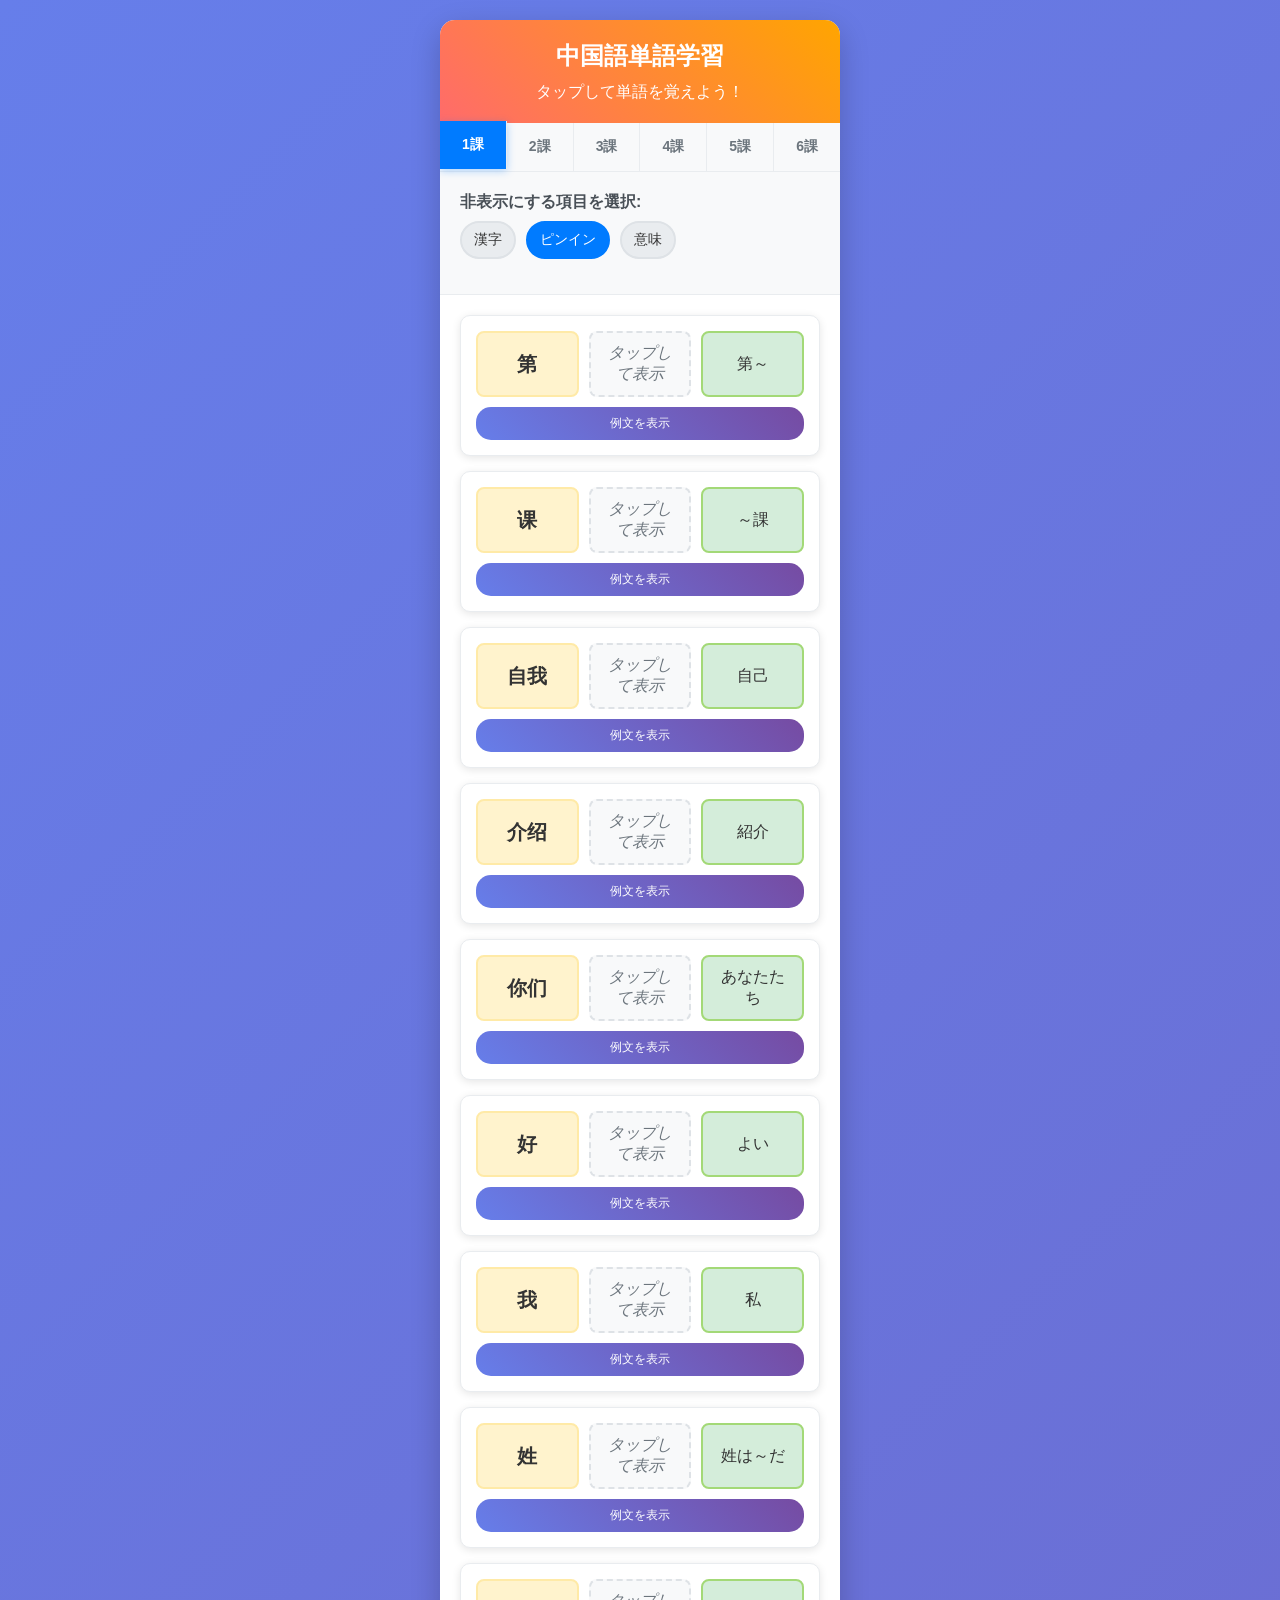
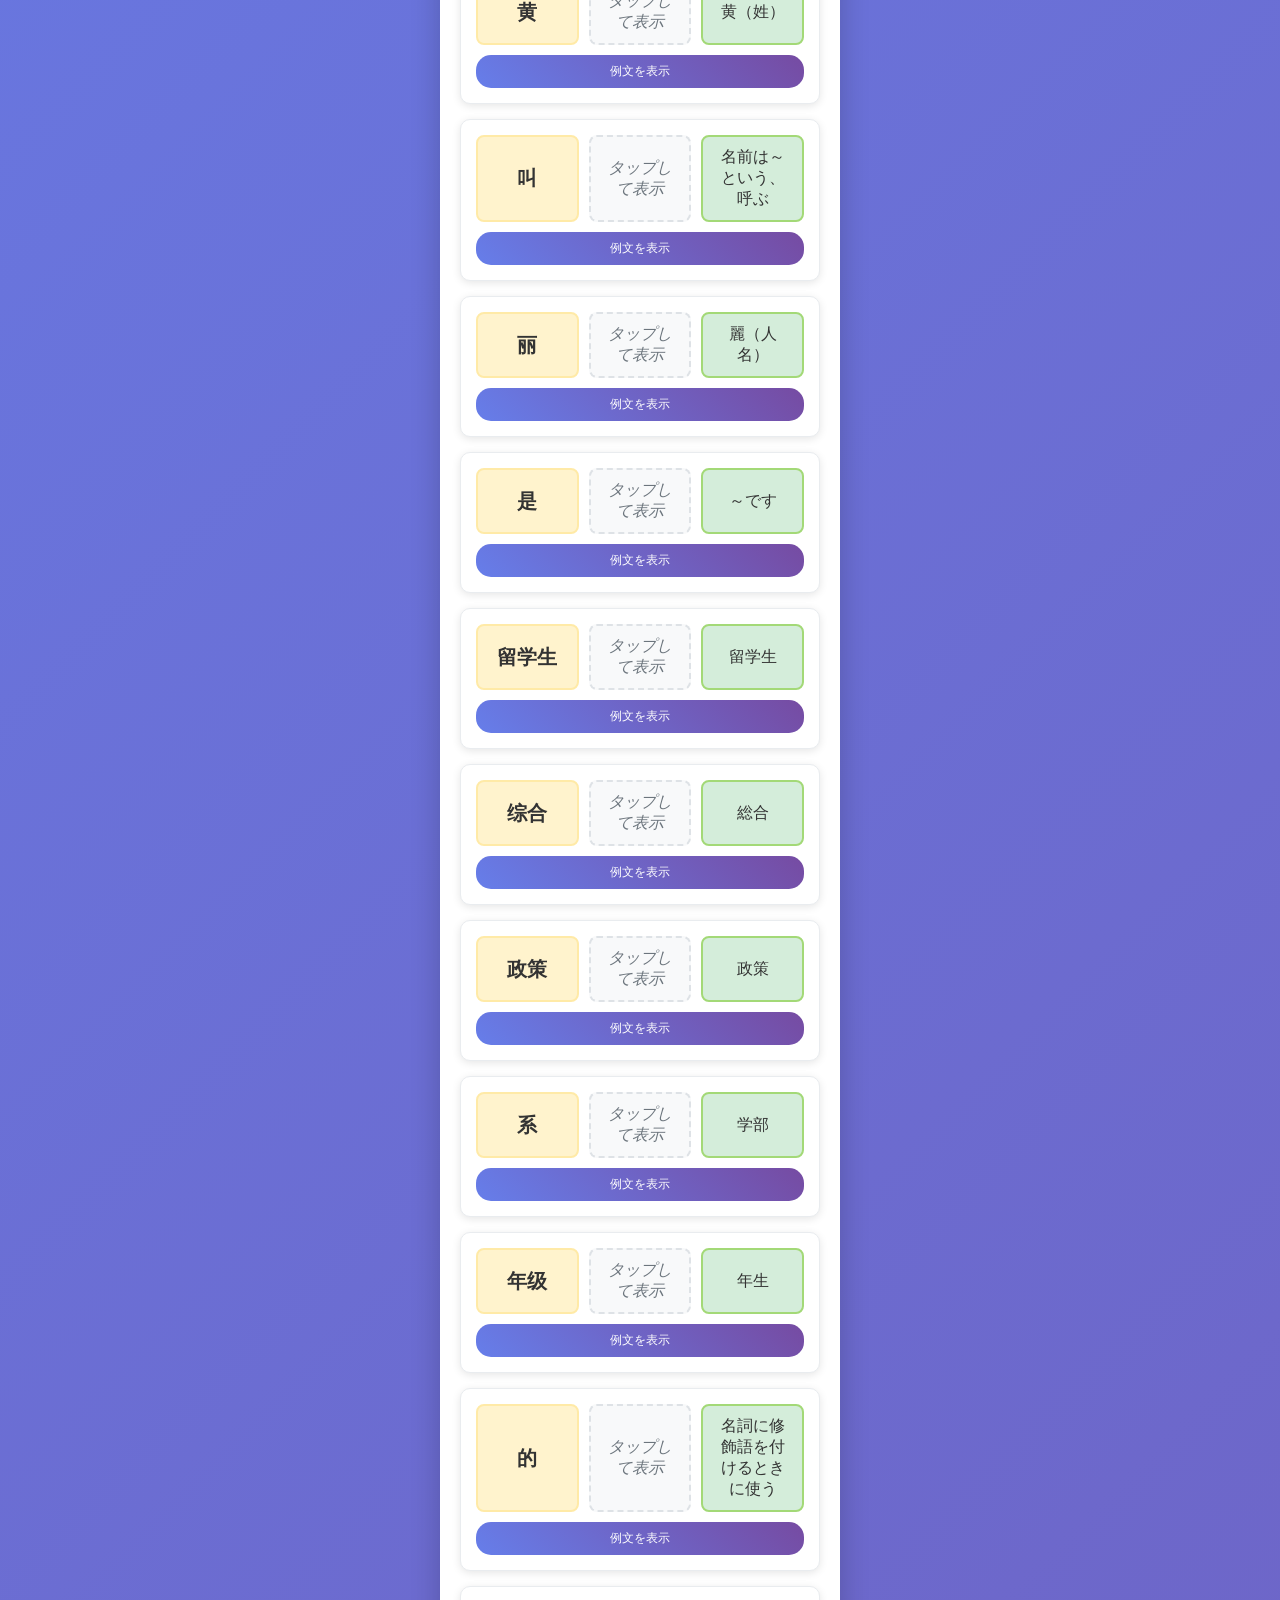
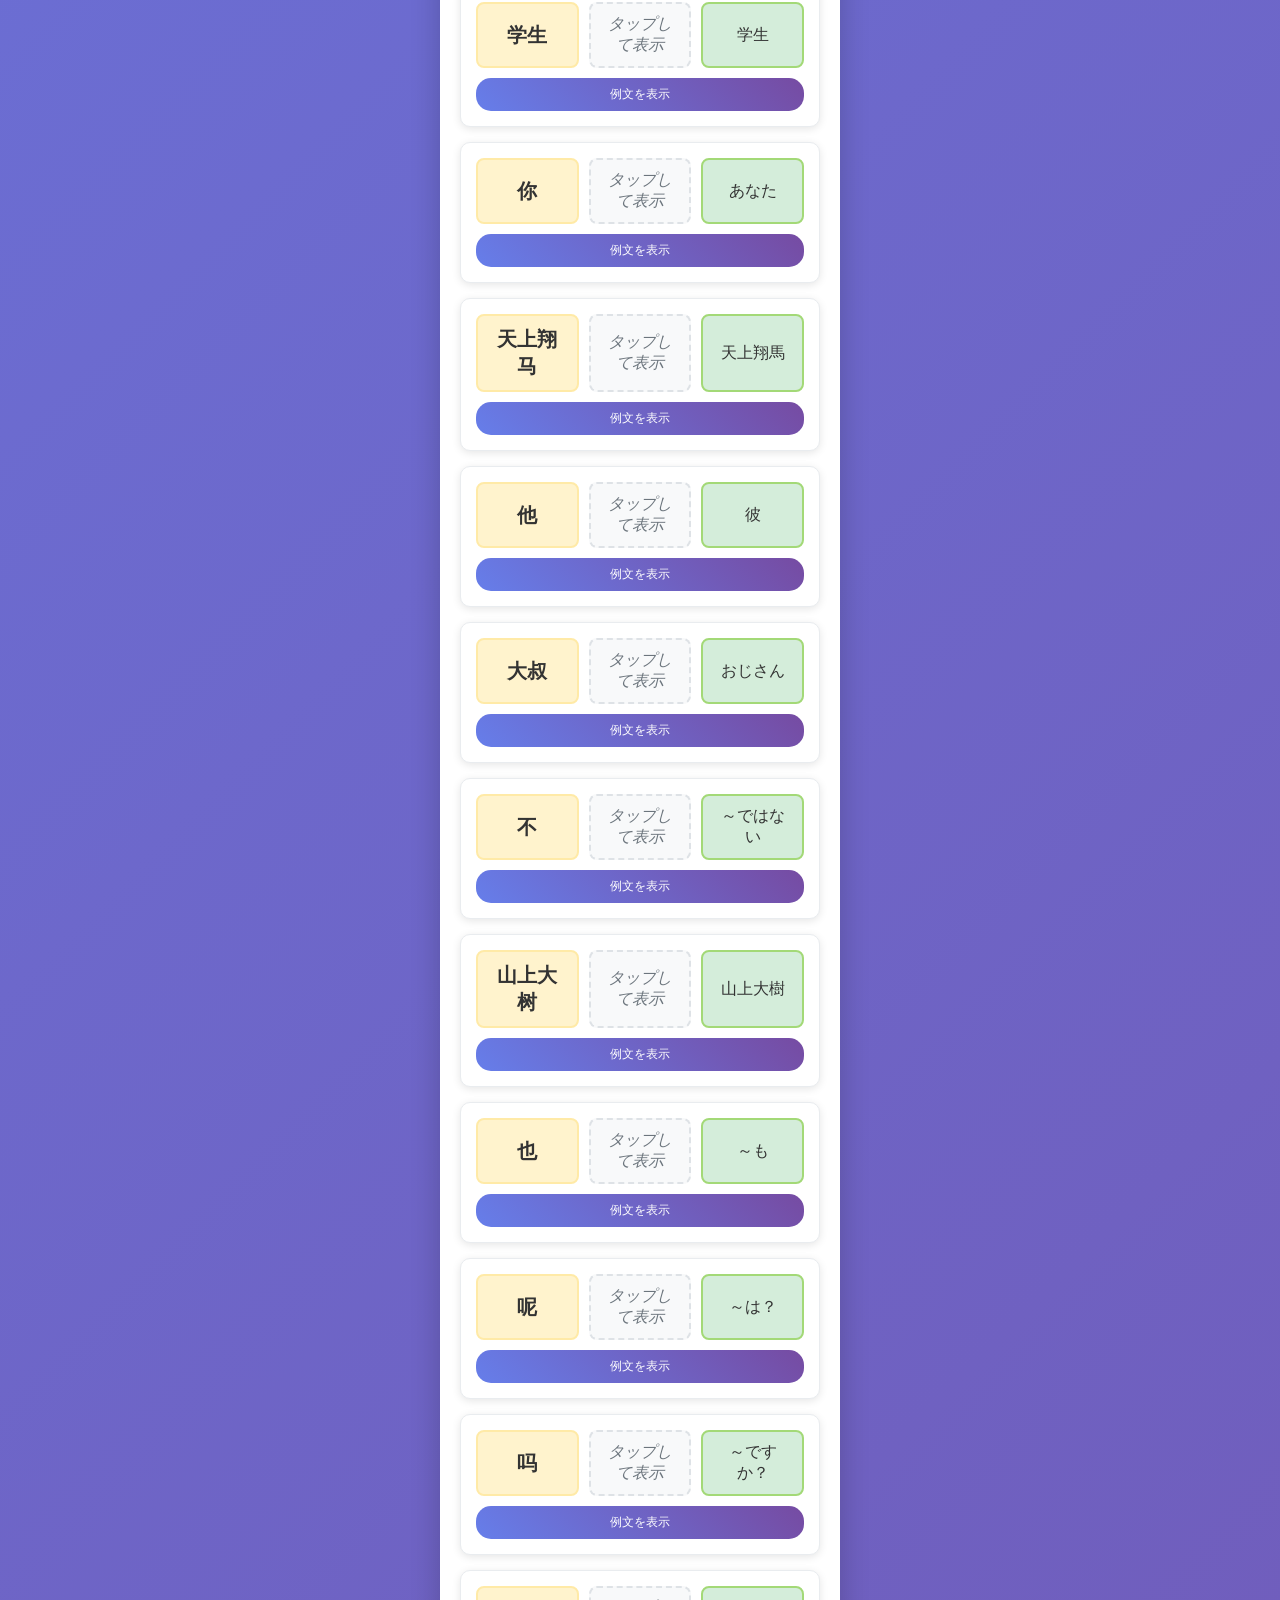
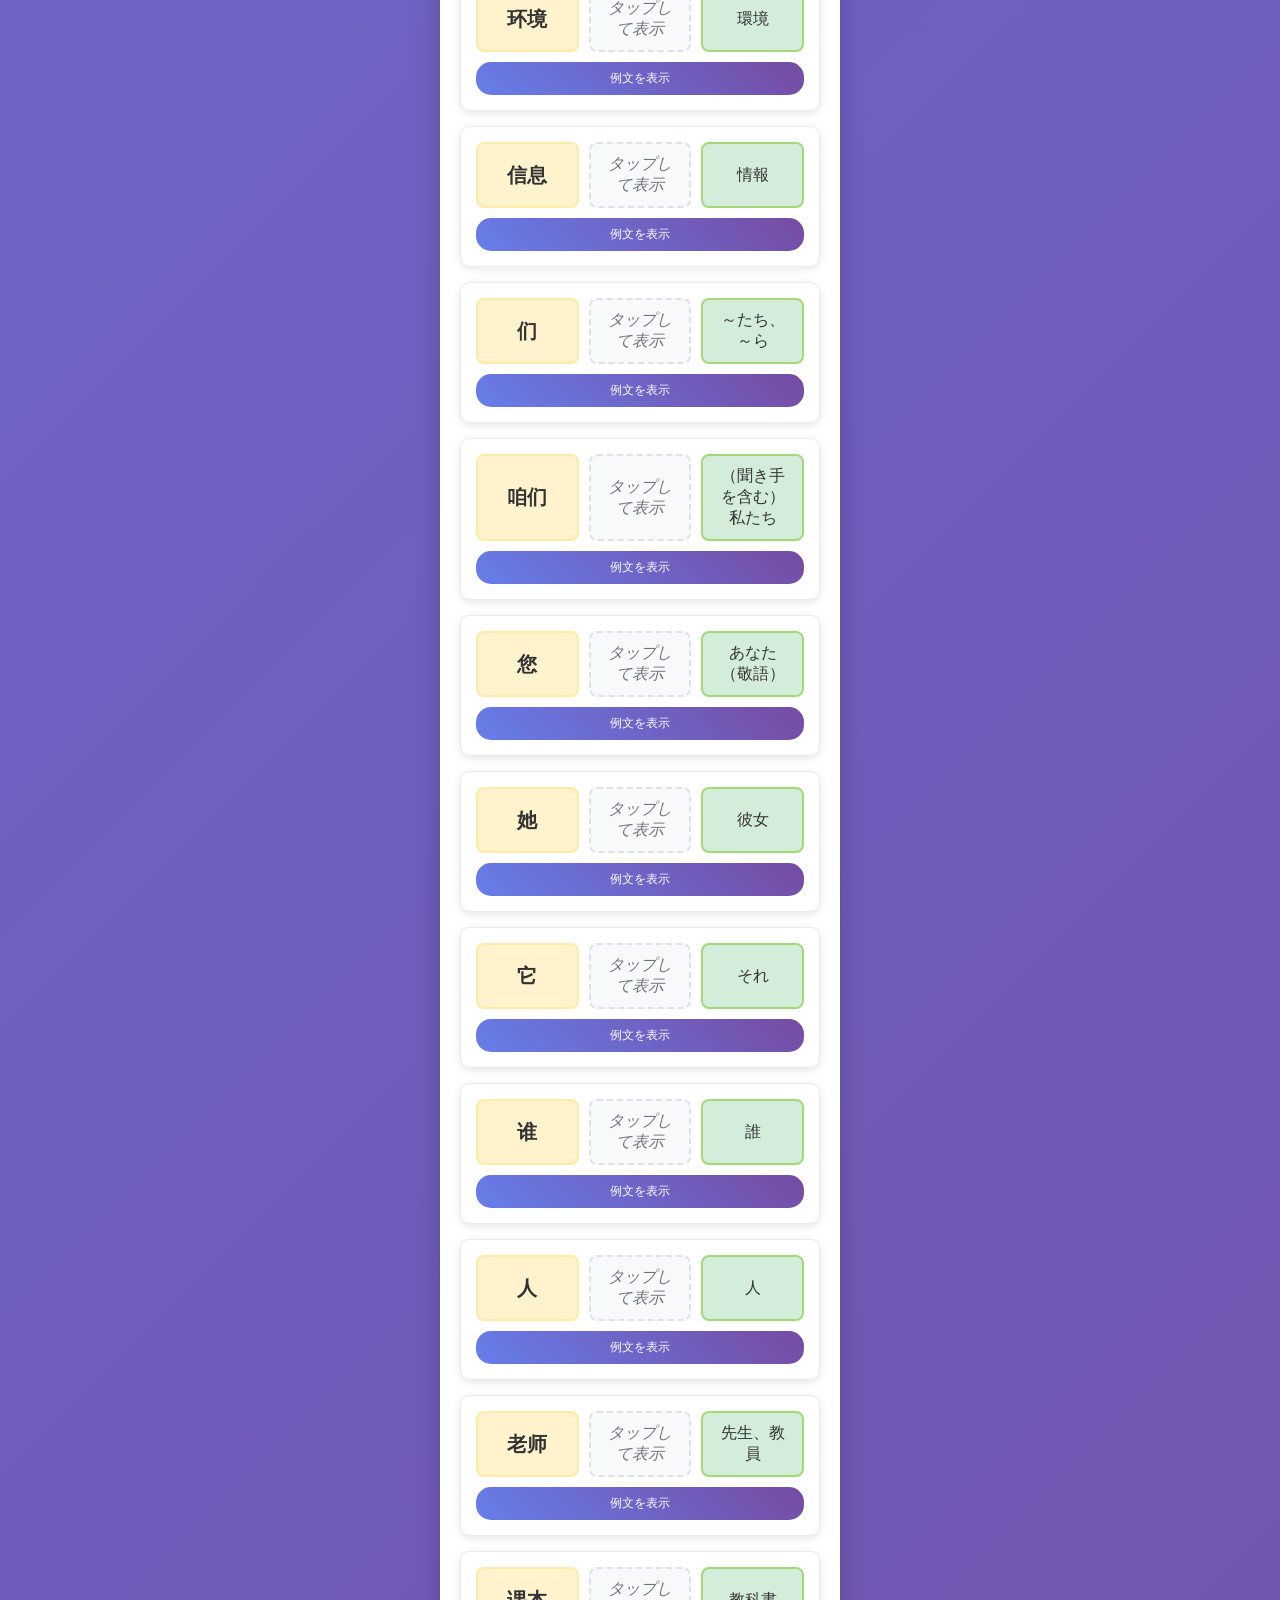
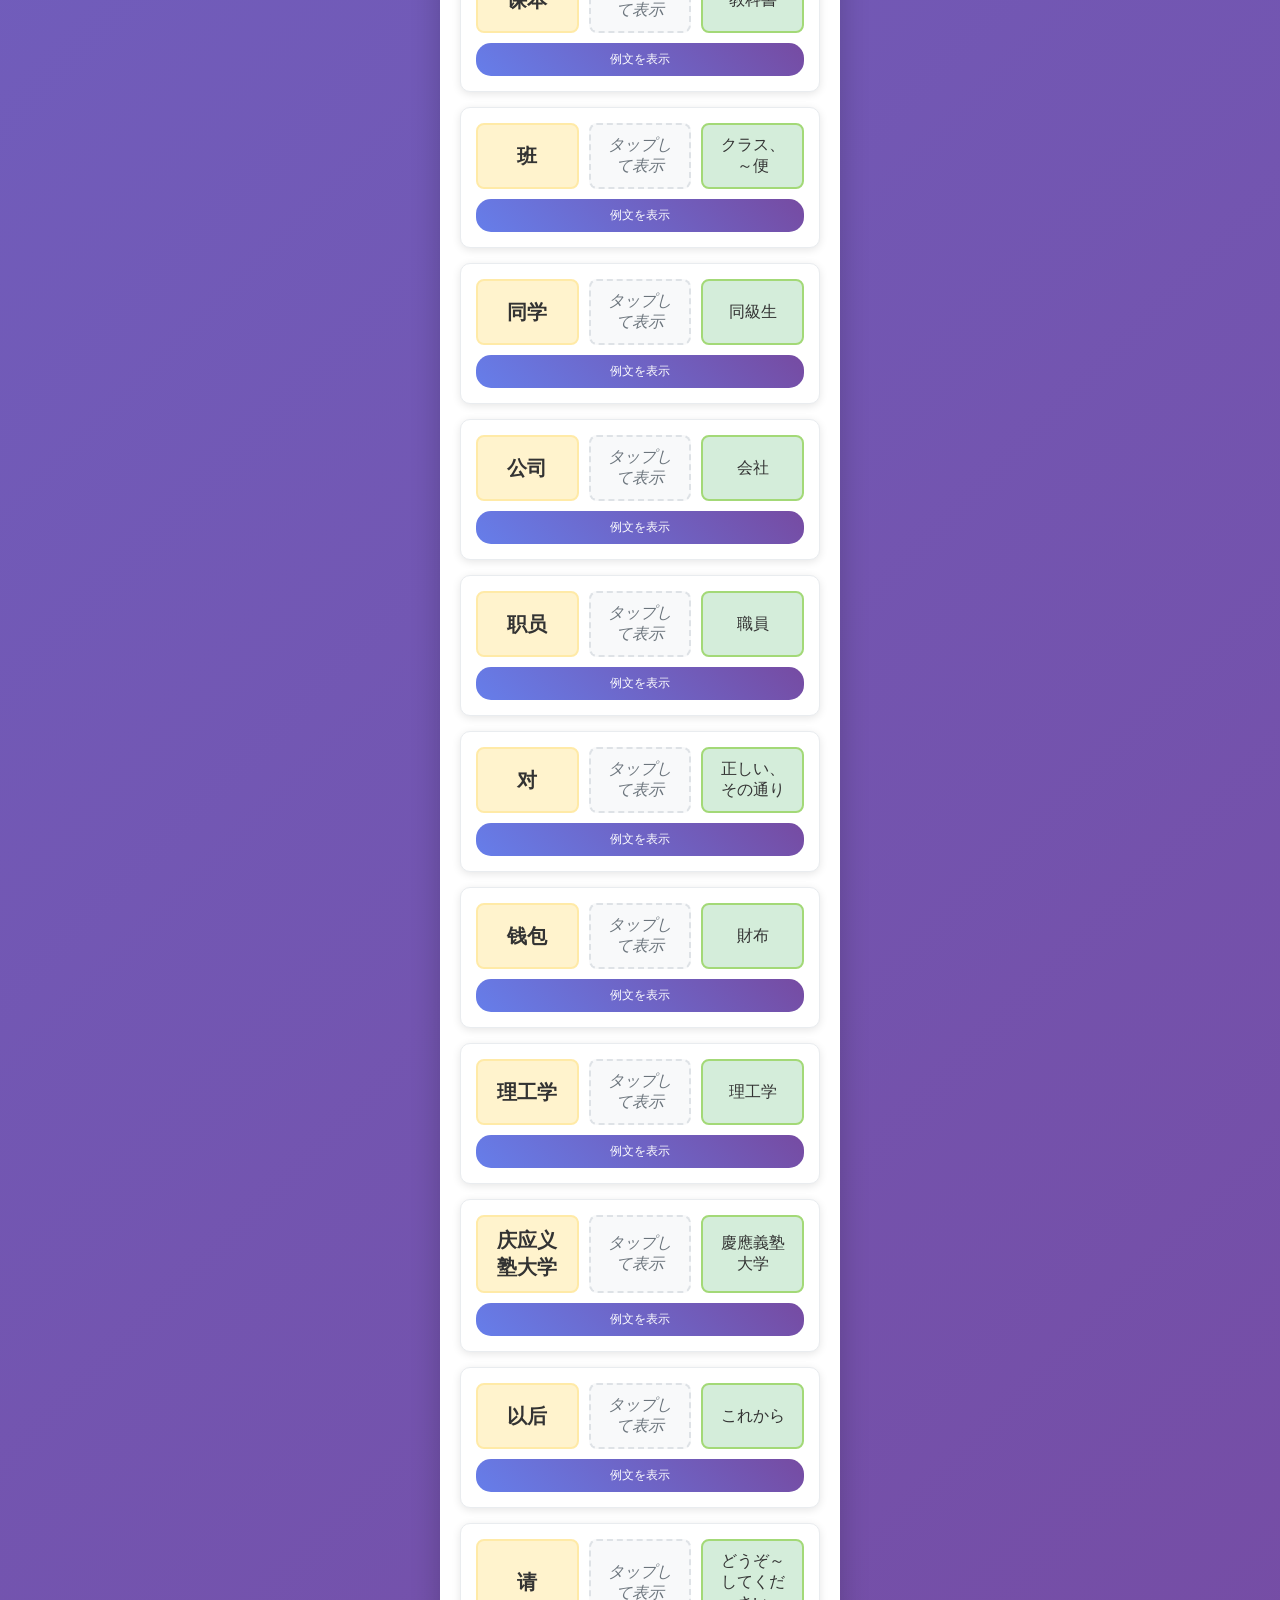
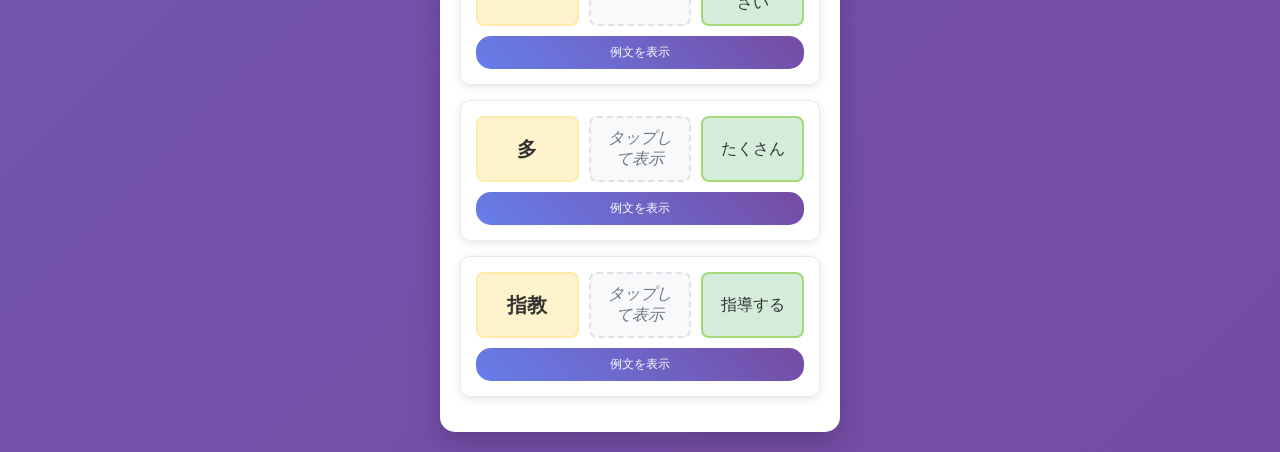
==== vocab2/index.html @ 7ef43558 "Rename intensive1 shengci.html to index.html" ====
<!DOCTYPE html>
<html lang="ja">
<head>
    <meta charset="UTF-8">
    <meta name="viewport" content="width=device-width, initial-scale=1.0">
    <title>中国語単語学習</title>
    <style>
        * {
            margin: 0;
            padding: 0;
            box-sizing: border-box;
        }

        body {
            font-family: 'Helvetica Neue', Arial, sans-serif;
            background: linear-gradient(135deg, #667eea 0%, #764ba2 100%);
            min-height: 100vh;
            padding: 20px;
            color: #333;
        }

        .container {
            max-width: 400px;
            margin: 0 auto;
            background: white;
            border-radius: 15px;
            box-shadow: 0 10px 30px rgba(0,0,0,0.2);
            overflow: hidden;
        }

        .header {
            background: linear-gradient(45deg, #ff6b6b, #ffa500);
            color: white;
            padding: 20px;
            text-align: center;
        }

        .header h1 {
            font-size: 24px;
            margin-bottom: 10px;
        }

        .lesson-tabs {
            display: flex;
            background: #f8f9fa;
            border-bottom: 1px solid #e9ecef;
        }

        .lesson-tab {
            flex: 1;
            padding: 15px 10px;
            background: #f8f9fa;
            border: none;
            cursor: pointer;
            font-size: 14px;
            font-weight: 600;
            color: #6c757d;
            transition: all 0.3s ease;
            border-right: 1px solid #e9ecef;
        }

        .lesson-tab:last-child {
            border-right: none;
        }

        .lesson-tab.active {
            background: #007bff;
            color: white;
            transform: translateY(-2px);
            box-shadow: 0 2px 8px rgba(0,123,255,0.3);
        }

        .lesson-tab:hover:not(.active) {
            background: #e9ecef;
        }

        .controls {
            padding: 20px;
            background: #f8f9fa;
            border-bottom: 1px solid #e9ecef;
        }

        .control-group {
            margin-bottom: 15px;
        }

        .control-group label {
            display: block;
            margin-bottom: 8px;
            font-weight: 600;
            color: #495057;
        }

        .hide-options {
            display: flex;
            gap: 10px;
            flex-wrap: wrap;
        }

        .hide-option {
            background: #e9ecef;
            border: 2px solid #dee2e6;
            padding: 8px 12px;
            border-radius: 20px;
            cursor: pointer;
            transition: all 0.3s ease;
            font-size: 14px;
        }

        .hide-option.active {
            background: #007bff;
            color: white;
            border-color: #007bff;
        }



        .word-list {
            padding: 20px;
        }

        .word-item {
            background: #ffffff;
            border: 1px solid #e9ecef;
            border-radius: 10px;
            margin-bottom: 15px;
            padding: 15px;
            box-shadow: 0 2px 8px rgba(0,0,0,0.1);
            transition: transform 0.2s ease;
        }

        .word-item:hover {
            transform: translateY(-2px);
            box-shadow: 0 4px 15px rgba(0,0,0,0.15);
        }

        .word-content {
            display: grid;
            grid-template-columns: 1fr 1fr 1fr;
            gap: 10px;
            margin-bottom: 10px;
        }

        .word-field {
            text-align: center;
            padding: 10px;
            border-radius: 8px;
            min-height: 50px;
            display: flex;
            align-items: center;
            justify-content: center;
            cursor: pointer;
            transition: all 0.3s ease;
        }

        .word-field.chinese {
            background: #fff3cd;
            border: 2px solid #ffeaa7;
            font-size: 20px;
            font-weight: bold;
        }

        .word-field.pinyin {
            background: #d1ecf1;
            border: 2px solid #a6d8e6;
            font-style: italic;
        }

        .word-field.meaning {
            background: #d4edda;
            border: 2px solid #a3d977;
        }

        .word-field.hidden {
            background: #f8f9fa;
            border: 2px dashed #dee2e6;
            color: #6c757d;
        }

        .word-field.hidden:hover {
            background: #e9ecef;
        }

        .example-btn {
            background: linear-gradient(45deg, #667eea, #764ba2);
            color: white;
            border: none;
            padding: 8px 15px;
            border-radius: 15px;
            cursor: pointer;
            font-size: 12px;
            transition: transform 0.2s ease;
            width: 100%;
        }

        .example-btn:hover {
            transform: scale(1.05);
        }

        .example-text {
            margin-top: 10px;
            padding: 10px;
            background: #f8f9fa;
            border-left: 4px solid #007bff;
            border-radius: 5px;
            font-size: 14px;
            line-height: 1.6;
        }

        .example-text.hidden {
            display: none;
        }

        .example-chinese {
            color: #d63384;
            font-weight: bold;
        }

        .example-translation {
            color: #6c757d;
            margin-top: 5px;
        }

        @media (max-width: 480px) {
            .lesson-tabs {
                flex-wrap: wrap;
            }
            
            .lesson-tab {
                font-size: 12px;
                padding: 10px 5px;
            }
            
            .word-content {
                grid-template-columns: 1fr;
                gap: 8px;
            }
            
            .word-field {
                min-height: 40px;
                font-size: 14px;
            }
            
            .word-field.chinese {
                font-size: 18px;
            }
        }
    </style>
</head>
<body>
    <div class="container">
        <div class="header">
            <h1>中国語単語学習</h1>
            <p>タップして単語を覚えよう！</p>
        </div>

        <div class="lesson-tabs">
            <button class="lesson-tab active" data-lesson="1">1課</button>
            <button class="lesson-tab" data-lesson="2">2課</button>
            <button class="lesson-tab" data-lesson="3">3課</button>
            <button class="lesson-tab" data-lesson="4">4課</button>
            <button class="lesson-tab" data-lesson="5">5課</button>
            <button class="lesson-tab" data-lesson="6">6課</button>
        </div>



        <div class="controls">
            <div class="control-group">
                <label>非表示にする項目を選択:</label>
                <div class="hide-options">
                    <div class="hide-option" data-field="chinese">漢字</div>
                    <div class="hide-option active" data-field="pinyin">ピンイン</div>
                    <div class="hide-option" data-field="meaning">意味</div>
                </div>
            </div>
        </div>

        <div class="word-list" id="wordList">
            <!-- 単語がここに表示されます -->
        </div>
    </div>

    <script>
        // 単語データ（配列形式：[漢字, ピンイン, 意味, 例文中国語, 例文日本語]）
        const lessons = {
            1:[
                ["第", "dì", "第～", "这是第一课。", "これは第一課です。"],
                ["课", "kè", "～課", "今天我们学习第一课。", "今日私たちは第一課を学習します。"],
                ["自我", "zìwǒ", "自己", "自我介绍很重要。", "自己紹介は重要です。"],
                ["介绍", "jièshào", "紹介", "请允许我介绍一下。", "紹介させてください。"],
                ["你们", "nǐmen", "あなたたち", "你们好吗？", "あなたたちは元気ですか？"],
                ["好", "hǎo", "よい", "今天天气很好。", "今日は天気がよいです。"],
                ["我", "wǒ", "私", "我是学生。", "私は学生です。"],
                ["姓", "xìng", "姓は～だ", "我姓黄。", "私の姓は黄です。"],
                ["黄", "Huáng", "黄（姓）", "黄老师很好。", "黄先生はとてもよい方です。"],
                ["叫", "jiào", "名前は～という、呼ぶ", "我叫丽。", "私の名前は麗といいます。"],
                ["丽", "Lì", "麗（人名）", "丽是我的名字。", "麗は私の名前です。"],
                ["是", "shì", "～です", "我是留学生。", "私は留学生です。"],
                ["留学生", "liúxuéshēng", "留学生", "他是留学生。", "彼は留学生です。"],
                ["综合", "zōnghé", "総合", "综合政策很重要。", "総合政策は重要です。"],
                ["政策", "zhèngcè", "政策", "政策很复杂。", "政策は複雑です。"],
                ["系", "xì", "学部", "我在政策系。", "私は政策学部にいます。"],
                ["年级", "niánjí", "年生", "我是一年级学生。", "私は一年生です。"],
                ["的", "de", "名詞に修飾語を付けるときに使う", "我的书。", "私の本。"],
                ["学生", "xuésheng", "学生", "学生要努力学习。", "学生は一生懸命勉強しなければなりません。"],
                ["你", "nǐ", "あなた", "你好吗？", "あなたは元気ですか？"],
                ["天上翔马", "Tiānshàng Xiángmǎ", "天上翔馬", "天上翔马是我的名字。", "天上翔馬は私の名前です。"],
                ["他", "tā", "彼", "他是老师。", "彼は先生です。"],
                ["大叔", "dàshū", "おじさん", "那个大叔很好。", "あのおじさんはとてもよい方です。"],
                ["不", "bù", "～ではない", "我不是老师。", "私は先生ではありません。"],
                ["山上大树", "Shānshàng Dàshù", "山上大樹", "山上大树是学生。", "山上大樹は学生です。"],
                ["也", "yě", "～も", "我也是学生。", "私も学生です。"],
                ["呢", "ne", "～は？", "你呢？", "あなたは？"],
                ["吗", "ma", "～ですか？", "你好吗？", "あなたは元気ですか？"],
                ["环境", "huánjìng", "環境", "环境很重要。", "環境は重要です。"],
                ["信息", "xìnxī", "情報", "这是重要信息。", "これは重要な情報です。"],
                ["们", "men", "～たち、～ら", "学生们很努力。", "学生たちは一生懸命です。"],
                ["咱们", "zánmen", "（聞き手を含む）私たち", "咱们一起学习。", "私たちは一緒に勉強しましょう。"],
                ["您", "nín", "あなた（敬語）", "您好。", "こんにちは（敬語）。"],
                ["她", "tā", "彼女", "她是老师。", "彼女は先生です。"],
                ["它", "tā", "それ", "它很重要。", "それは重要です。"],
                ["谁", "shéi", "誰", "谁是老师？", "誰が先生ですか？"],
                ["人", "rén", "人", "好人很多。", "よい人がたくさんいます。"],
                ["老师", "lǎoshī", "先生、教員", "老师很好。", "先生はとてもよい方です。"],
                ["课本", "kèběn", "教科書", "课本在桌子上。", "教科書は机の上にあります。"],
                ["班", "bān", "クラス、～便", "我们班很好。", "私たちのクラスはとてもよいです。"],
                ["同学", "tóngxué", "同級生", "同学们很友好。", "同級生たちはとても親切です。"],
                ["公司", "gōngsī", "会社", "公司很大。", "会社は大きいです。"],
                ["职员", "zhíyuán", "職員", "职员很忙。", "職員は忙しいです。"],
                ["对", "duì", "正しい、その通り", "对，你说得对。", "そうです、あなたの言うとおりです。"],
                ["钱包", "qiánbāo", "財布", "钱包在哪里？", "財布はどこにありますか？"],
                ["理工学", "lǐgōngxué", "理工学", "理工学很难。", "理工学は難しいです。"],
                ["庆应义塾大学", "Qìngyìng yìshú dàxué", "慶應義塾大学", "庆应义塾大学很有名。", "慶應義塾大学はとても有名です。"],
                ["以后", "yǐhòu", "これから", "以后请多指教。", "これからよろしくお願いします。"],
                ["请", "qǐng", "どうぞ～してください", "请坐。", "どうぞ座ってください。"],
                ["多", "duō", "たくさん", "书很多。", "本がたくさんあります。"],
                ["指教", "zhǐjiào", "指導する", "请多指教。", "どうぞご指導ください。"]
                ],
            2:[
                ["去", "qù", "行く", "我去食堂。", "私は食堂に行きます。"],
                ["食堂", "shítáng", "食堂", "食堂的饭很好吃。", "食堂のご飯はとても美味しいです。"],
                ["今天", "jīntiān", "今日", "今天天气很好。", "今日は天気がよいです。"],
                ["中午", "zhōngwǔ", "昼", "中午我们吃饭。", "昼に私たちは食事をします。"],
                ["一起", "yìqǐ", "一緒に", "我们一起去吧。", "私たちは一緒に行きましょう。"],
                ["吃饭", "chīfàn", "食事をする", "你吃饭了吗？", "あなたは食事をしましたか？"],
                ["吧", "ba", "～しましょう、～でしょう？", "我们去吧。", "私たちは行きましょう。"],
                ["啊", "a", "感嘆や語気を和らげる役割を果たす", "好啊！", "いいですね！"],
                ["哪儿", "nǎr", "どこ", "你去哪儿？", "あなたはどこに行きますか？"],
                ["车站", "chēzhàn", "駅", "车站附近有很多店。", "駅の近くにはたくさんの店があります。"],
                ["附近", "fùjìn", "近く", "学校附近很方便。", "学校の近くはとても便利です。"],
                ["有", "yǒu", "ある、いる", "这里有很多人。", "ここにはたくさんの人がいます。"],
                ["牛排", "niúpái", "ステーキ", "牛排很好吃。", "ステーキはとても美味しいです。"],
                ["店", "diàn", "店", "这个店很有名。", "この店はとても有名です。"],
                ["那儿", "nàr", "そこ、あそこ", "那儿有什么？", "そこには何がありますか？"],
                ["减肥", "jiǎnféi", "ダイエットをする", "我在减肥。", "私はダイエットをしています。"],
                ["吃", "chī", "食べる", "我吃中国菜。", "私は中国料理を食べます。"],
                ["学校", "xuéxiào", "学校", "学校很大。", "学校は大きいです。"],
                ["这儿", "zhèr", "ここ", "这儿很安静。", "ここはとても静かです。"],
                ["什么", "shénme", "何", "你吃什么？", "あなたは何を食べますか？"],
                ["好吃", "hǎochī", "（食べて）美味しい", "这个菜很好吃。", "この料理はとても美味しいです。"],
                ["中国菜", "zhōngguócài", "中国料理", "我喜欢中国菜。", "私は中国料理が好きです。"],
                ["很", "hěn", "とても", "今天很热。", "今日はとても暑いです。"],
                ["经常", "jīngcháng", "いつも", "我经常去图书馆。", "私はいつも図書館に行きます。"],
                ["这个", "zhège", "これ、この", "这个很好。", "これはとてもよいです。"],
                ["拉面", "lāmiàn", "ラーメン", "拉面很好吃。", "ラーメンはとても美味しいです。"],
                ["饺子", "jiǎozi", "餃子", "饺子是中国菜。", "餃子は中国料理です。"],
                ["套餐", "tàocān", "セット", "套餐很便宜。", "セットはとても安いです。"],
                ["说", "shuō", "言う、話す", "老师说得很好。", "先生はとても上手に話します。"],
                ["都", "dōu", "すべて、全部", "我们都去。", "私たちは皆行きます。"],
                ["主食", "zhǔshí", "主食", "米饭是主食。", "ご飯は主食です。"],
                ["呀", "ya", "感嘆や語気を和らげる役割を果たす", "好呀！", "いいですね！"],
                ["菜", "cài", "料理", "这个菜很辣。", "この料理はとても辛いです。"],
                ["这", "zhè", "これ、この", "这是我的书。", "これは私の本です。"],
                ["些", "xiē", "～ら", "这些书很好。", "これらの本はとてもよいです。"],
                ["这里", "zhèli", "ここ", "这里很安静。", "ここはとても静かです。"],
                ["那", "nà", "それ、あれ、その、あの", "那是什么？", "それは何ですか？"],
                ["那个", "nàge", "それ、あれ、その、あの", "那个人是谁？", "あの人は誰ですか？"],
                ["那里", "nàli", "そこ", "那里有什么？", "そこには何がありますか？"],
                ["哪", "nǎ", "どれ、どの", "哪个好？", "どれがよいですか？"],
                ["哪个", "nǎge", "どれ、どの", "哪个是你的？", "どれがあなたのですか？"],
                ["哪里", "nǎli", "どこ", "你去哪里？", "あなたはどこに行きますか？"],
                ["学习", "xuéxí", "学ぶ、勉強する", "我学习汉语。", "私は中国語を勉強します。"],
                ["汉语", "Hànyǔ", "中国語", "汉语很难。", "中国語は難しいです。"],
                ["图书馆", "túshūguǎn", "図書館", "图书馆很安静。", "図書館はとても静かです。"],
                ["有点儿", "yǒudiǎnr", "少し（話者にとってマイナスのニュアンスを含むことがある）", "今天有点儿冷。", "今日は少し寒いです。"],
                ["非常", "fēicháng", "非常に", "今天非常热。", "今日は非常に暑いです。"],
                ["特别", "tèbié", "特に", "这个特别好。", "これは特によいです。"],
                ["三明治", "sānmíngzhì", "サンドウィッチ", "三明治很好吃。", "サンドウィッチはとても美味しいです。"],
                ["贵", "guì", "高い", "这个很贵。", "これはとても高いです。"],
                ["不太", "bú tài", "あまり～ない", "不太好。", "あまりよくありません。"],
                ["教室", "jiàoshì", "教室", "教室很大。", "教室は大きいです。"],
                ["星巴克", "Xīngbākè", "スターバックス", "星巴克的咖啡很好。", "スターバックスのコーヒーはとてもよいです。"],
                ["喝", "hē", "飲む", "我喝茶。", "私はお茶を飲みます。"],
                ["茶", "chá", "お茶", "中国茶很好。", "中国茶はとてもよいです。"],
                ["不过", "búguò", "ただし、でも", "很好，不过有点儿贵。", "とてもよいですが、少し高いです。"],
                ["羡慕", "xiànmù", "羨ましい", "我很羡慕你。", "私はあなたがとても羨ましいです。"],
                ["和", "hé", "～と", "我和你一起去。", "私とあなたは一緒に行きます。"],
                ["辣", "là", "辛い", "这个菜很辣。", "この料理はとても辛いです。"],
                ["冰激凌", "bīngjīlíng", "アイスクリーム", "冰激凌很甜。", "アイスクリームはとても甘いです。"],
                ["杏仁豆腐", "xìngrén dòufu", "杏仁豆腐", "杏仁豆腐很好吃。", "杏仁豆腐はとても美味しいです。"],
                ["咸", "xián", "塩辛い、しょっぱい", "这个菜很咸。", "この料理はとても塩辛いです。"],
                ["甜", "tián", "甘い", "这个很甜。", "これはとても甘いです。"]
                ],
            3:[
                ["家", "jiā", "家", "我的家在横滨。", "私の家は横浜にあります。"],
                ["在", "zài", "ある、いる", "我在家里。", "私は家にいます。"],
                ["横滨", "Héngbīn", "横浜", "横滨很漂亮。", "横浜はとても美しいです。"],
                ["宿舍", "sùshè", "寮", "我住在宿舍里。", "私は寮に住んでいます。"],
                ["和", "hé", "～と", "我和家人一起住。", "私は家族と一緒に住んでいます。"],
                ["家人", "jiārén", "家族", "我的家人很好。", "私の家族はとてもよいです。"],
                ["在", "zài", "～で", "我在学校学习。", "私は学校で勉強しています。"],
                ["外面", "wàimiàn", "外", "外面很冷。", "外はとても寒いです。"],
                ["租", "zū", "借りる", "我租房子。", "私は家を借りています。"],
                ["房子", "fángzi", "家、家屋", "这个房子很大。", "この家はとても大きいです。"],
                ["个", "ge", "～個", "一个苹果。", "一個のリンゴ。"],
                ["做", "zuò", "作る", "我做饭。", "私は料理を作ります。"],
                ["打扫", "dǎsǎo", "掃除をする", "我打扫房间。", "私は部屋を掃除します。"],
                ["房间", "fángjiān", "部屋", "房间很干净。", "部屋はとても清潔です。"],
                ["洗", "xǐ", "洗う", "我洗衣服。", "私は洋服を洗います。"],
                ["衣服", "yīfu", "衣服", "这件衣服很漂亮。", "この洋服はとても美しいです。"],
                ["会", "huì", "～できる（習得）、～だろう（推測）", "我会说中文。", "私は中国語を話すことができます。"],
                ["真", "zhēn", "本当に", "真好！", "本当によいです！"],
                ["厉害", "lìhai", "すごい、酷い", "你真厉害！", "あなたは本当にすごいです！"],
                ["跟", "gēn", "～と", "我跟你一起去。", "私はあなたと一緒に行きます。"],
                ["别", "bié", "～するな", "别着急。", "急がないでください。"],
                ["多嘴", "duōzuǐ", "差し出口をはさむ", "别多嘴。", "差し出口をはさまないでください。"],
                ["问", "wèn", "尋ねる", "我问老师。", "私は先生に尋ねます。"],
                ["呢", "ne", "～している", "你在做什么呢？", "あなたは何をしていますか？"],
                ["生活", "shēnghuó", "生活", "生活很快乐。", "生活はとても楽しいです。"],
                ["兄弟", "xiōngdì", "兄弟", "我有两个兄弟。", "私には二人の兄弟がいます。"],
                ["姐妹", "jiěmèi", "姉妹", "她有三个姐妹。", "彼女には三人の姉妹がいます。"],
                ["还", "hái", "また、さらに", "我还要学习。", "私はまた勉強しなければなりません。"],
                ["只", "zhī", "動物、鳥、虫を数える", "一只猫。", "一匹の猫。"],
                ["猫", "māo", "猫", "猫很可爱。", "猫はとても可愛いです。"],
                ["以前", "yǐqián", "以前", "以前我住在东京。", "以前私は東京に住んでいました。"],
                ["计划", "jìhuà", "計画", "我有一个计划。", "私には計画があります。"],
                ["生育", "shēngyù", "出産", "计划生育很重要。", "計画出産は重要です。"],
                ["上", "shàng", "上、前の", "书在桌子上。", "本は机の上にあります。"],
                ["下", "xià", "下、次の", "下课了。", "授業が終わりました。"],
                ["前", "qián", "前", "学校前面有公园。", "学校の前に公園があります。"],
                ["后", "hòu", "後ろ", "房子后面有花园。", "家の後ろに庭があります。"],
                ["里", "lǐ", "中", "房间里很安静。", "部屋の中はとても静かです。"],
                ["外", "wài", "外", "外面下雨了。", "外は雨が降っています。"],
                ["左", "zuǒ", "左", "银行在左边。", "銀行は左側にあります。"],
                ["右", "yòu", "右", "邮局在右边。", "郵便局は右側にあります。"],
                ["旁", "páng", "隣", "学校旁边有书店。", "学校の隣に本屋があります。"],
                ["东", "dōng", "東", "东京在东边。", "東京は東にあります。"],
                ["南", "nán", "南", "南方很暖和。", "南は暖かいです。"],
                ["西", "xī", "西", "西边有山。", "西には山があります。"],
                ["北", "běi", "北", "北方很冷。", "北は寒いです。"],
                ["地铁", "dìtiě", "地下鉄", "我坐地铁去上班。", "私は地下鉄に乗って通勤します。"],
                ["办公室", "bàngōngshì", "事務室、研究室", "办公室很安静。", "事務室はとても静かです。"],
                ["明天", "míngtiān", "明日", "明天去海边。", "明日海辺に行きます。"],
                ["海边", "hǎibiān", "海辺", "海边很美。", "海辺はとても美しいです。"],
                ["怕", "pà", "恐れる、心配する", "我怕晒黑。", "私は日焼けを恐れています。"],
                ["晒黑", "shàihēi", "日に焼ける", "夏天容易晒黑。", "夏は日に焼けやすいです。"],
                ["熟", "shú", "よく知っている", "我们很熟。", "私たちはとてもよく知っています。"],
                ["最", "zuì", "最も", "最好的朋友。", "最もよい友だち。"],
                ["要好", "yàohǎo", "仲良くする", "我们要好。", "私たちは仲良くしています。"],
                ["朋友", "péngyou", "友だち", "朋友很重要。", "友だちは重要です。"],
                ["一点儿", "yìdiǎnr", "少し", "一点儿时间。", "少しの時間。"],
                ["着急", "zháojí", "急いでいる", "别着急。", "急がないでください。"],
                ["这么", "zhème", "こんなに", "这么好！", "こんなによい！"],
                ["东西", "dōngxi", "もの", "这个东西很好。", "このものはとてもよいです。"],
                ["笔", "bǐ", "ペン", "我买了一支笔。", "私はペンを一本買いました。"],
                ["书", "shū", "本", "书很有趣。", "本はとても面白いです。"],
                ["狗", "gǒu", "犬", "狗很可爱。", "犬はとても可愛いです。"],
                ["苹果", "píngguǒ", "リンゴ", "苹果很甜。", "リンゴはとても甘いです。"],
                ["家具", "jiājù", "家具", "家具很新。", "家具はとても新しいです。"],
                ["筷子", "kuàizi", "箸", "用筷子吃饭。", "箸を使って食事をします。"],
                ["餐厅", "cāntīng", "レストラン", "餐厅的菜很好吃。", "レストランの料理はとても美味しいです。"],
                ["头发", "tóufà", "髪の毛", "头发很长。", "髪の毛はとても長いです。"],
                ["英语", "Yīngyǔ", "英語", "我学英语。", "私は英語を学びます。"],
                ["法语", "Fǎyǔ", "フランス語", "法语很难。", "フランス語は難しいです。"],
                ["长野", "Chángyě", "長野", "长野很美。", "長野はとても美しいです。"],
                ["寂寞", "jìmò", "寂しい", "一个人很寂寞。", "一人でいるととても寂しいです。"]
                ],
            4:[
                ["打工", "dǎgōng", "アルバイトをする", "我在餐厅打工。", "私はレストランでアルバイトをしています。"],
                ["要", "yào", "かかる、要する", "从家到公司要一个小时。", "家から会社まで1時間かかります。"],
                ["多长", "duōcháng", "どれくらい長い", "这条路有多长？", "この道はどれくらい長いですか？"],
                ["时间", "shíjiān", "時間", "你有时间吗？", "時間ありますか？"],
                ["从", "cóng", "～から", "我从北京来。", "私は北京から来ました。"],
                ["下午", "xiàwǔ", "午後", "我们下午去看电影吧。", "午後に映画を見に行きましょう。"],
                ["到", "dào", "～まで", "工作到晚上六点。", "仕事は夜6時までです。"],
                ["晚上", "wǎnshang", "夜", "晚上我想看书。", "夜に本を読みたいです。"],
                ["大概", "dàgài", "大体", "他大概三十岁。", "彼はだいたい30歳です。"],
                ["小时", "xiǎoshí", "～時間", "我们学了两个小时。", "私たちは2時間勉強しました。"],
                ["左右", "zuǒyòu", "～くらい", "要花五十元左右。", "50元くらいかかります。"],
                ["那", "nà", "それでは、じゃあ", "那我们走吧。", "じゃあ、行きましょう。"],
                ["巧", "qiǎo", "都合が良い", "你也来这儿，真巧！", "君もここに来てたの？本当に偶然だね！"],
                ["天", "tiān", "～日", "我三天后回家。", "私は3日後に帰ります。"],
                ["想", "xiǎng", "～したい", "我想吃拉面。", "ラーメンが食べたいです。"],
                ["参加", "cānjiā", "参加する", "他参加了比赛。", "彼は試合に参加しました。"],
                ["国际", "guójì", "国際", "这是一个国际会议。", "これは国際会議です。"],
                ["交流", "jiāoliú", "交流（する）", "我们常常交流文化。", "私たちはよく文化交流をします。"],
                ["俱乐部", "jùlèbù", "クラブ", "我加入了足球俱乐部。", "私はサッカークラブに入りました。"],
                ["活动", "huódòng", "活動", "这个活动很有趣。", "このイベントはとても面白いです。"],
                ["背后", "bèihòu", "背後", "他在我背后说话。", "彼は私の背後で話しています。"],
                ["坏话", "huàihuà", "悪口", "不要说别人的坏话。", "他人の悪口を言わないでください。"],
                ["哎呀", "āiyā", "あれ、まあ、おや", "哎呀，我忘了带钱包！", "あれ、財布を忘れた！"],
                ["冤枉", "yuānwàng", "無実の罪を着せる", "他是被冤枉的。", "彼は無実の罪を着せられました。"],
                ["周", "zhōu", "週", "我每周都去游泳。", "私は毎週泳ぎに行きます。"],
                ["没问题", "méi wèntí", "大丈夫", "放心，没问题。", "安心して、大丈夫です。"],
                ["中华街", "zhōnghuájiē", "中華街", "我们去中华街吃饭吧。", "中華街に食べに行こう。"],
                ["知道", "zhīdao", "知っている", "你知道这个人吗？", "この人を知っていますか？"],
                ["四川", "Sìchuān", "四川省", "四川菜很辣。", "四川料理はとても辛いです。"],
                ["正宗", "zhèngzōng", "本場の", "这是正宗的四川火锅。", "これは本場の四川火鍋です。"],
                ["自行车", "zìxíngchē", "自転車", "我每天骑自行车上学。", "私は毎日自転車で通学しています。"]
                ],
            5:[
                ["对", "duì", "～について", "我对历史很感兴趣。", "私は歴史にとても興味があります。"],
                ["世界", "shìjiè", "世界", "世界很大，也很精彩。", "世界は広く、素晴らしいです。"],
                ["遗产", "yíchǎn", "遺産", "长城是中国的重要文化遗产。", "万里の長城は中国の重要な文化遺産です。"],
                ["感兴趣", "gǎnxìngqu", "興味がある", "他对中国文化很感兴趣。", "彼は中国文化にとても興味があります。"],
                ["脸书", "Liǎnshū", "Facebook", "我在脸书上看到你的照片了。", "Facebookであなたの写真を見ました。"],
                ["照片", "zhàopiàn", "写真", "她给我看了一些旅游的照片。", "彼女は旅行の写真を見せてくれました。"],
                ["拍", "pāi", "撮る", "我们在清水寺拍了很多照片。", "私たちは清水寺でたくさん写真を撮りました。"],
                ["得", "de", "補語構造を作る助詞", "他说得很好。", "彼はとても上手に話しました。"],
                ["清水寺", "Qīngshuǐsì", "清水寺", "清水寺是京都有名的景点。", "清水寺は京都の有名な観光地です。"],
                ["二条城", "Èrtiáochéng", "二条城", "我们参观了二条城。", "私たちは二条城を見学しました。"],
                ["好", "hǎo", "とても", "这部电影好精彩。", "この映画はとても素晴らしいです。"],
                ["气派", "qìpai", "立派である", "这座建筑非常气派。", "この建物はとても立派です。"],
                ["京都", "Jīngdū", "京都", "我去年去了京都旅行。", "私は去年京都に旅行しました。"],
                ["旅游", "lǚyóu", "旅行する", "我们暑假去日本旅游。", "私たちは夏休みに日本へ旅行に行きます。"],
                ["了", "le", "～になった", "我学中文两年了。", "私は中国語を2年間勉強しています。"],
                ["暑假", "shǔjià", "夏休み", "暑假我打算去海边。", "夏休みに海へ行くつもりです。"],
                ["回国", "huí guó", "帰国する", "他明天回国。", "彼は明日帰国します。"],
                ["带", "dài", "連れる、持つ", "我带朋友去东京玩。", "友達を連れて東京に行きます。"],
                ["逛", "guàng", "ぶらぶらする", "我喜欢逛街。", "私は街をぶらぶらするのが好きです。"],
                ["在", "zài", "～している", "我在写作业。", "私は宿題をしています。"],
                ["聊", "liáo", "おしゃべりをする", "我们在咖啡馆聊天。", "私たちはカフェでおしゃべりしています。"],
                ["开心", "kāixīn", "楽しい", "和朋友在一起很开心。", "友達と一緒にいるととても楽しいです。"],
                ["打算", "dǎsuàn", "～するつもりだ", "我打算暑假去中国。", "私は夏休みに中国へ行くつもりです。"],
                ["能", "néng", "～できる", "我能说一点儿中文。", "私は少し中国語が話せます。"],
                ["错过", "cuòguò", "逃す", "我不想错过这次机会。", "このチャンスを逃したくありません。"],
                ["机会", "jīhuì", "機会", "这次是个很好的机会。", "今回はとても良いチャンスです。"],
                ["就", "jiù", "強調、すぐに", "他一到家就睡觉了。", "彼は家に着くとすぐ寝ました。"],
                ["订", "dìng", "予約する", "我已经订了机票。", "私はすでに飛行機のチケットを予約しました。"],
                ["机票", "jīpiào", "飛行機チケット", "你买机票了吗？", "飛行機のチケットを買いましたか？"],
                ["王羲之", "Wáng Xīzhī", "王羲之", "王羲之是著名的书法家。", "王羲之は有名な書道家です。"],
                ["字", "zì", "字", "他的字写得很好看。", "彼の字はとてもきれいです。"],
                ["开车", "kāichē", "車を運転する", "我每天自己开车上班。", "私は毎日車で通勤しています。"],
                ["年纪", "niánjì", "年齢", "她的年纪不小了。", "彼女はもう若くありません。"],
                ["秘密", "mìmì", "秘密", "这是个小秘密。", "これはちょっとした秘密です。"],
                ["事儿", "shìr", "事", "你有什么事儿？", "何かあったの？"],
                ["三国演义", "Sānguó yǎnyì", "三国演義", "我在读《三国演义》。", "私は『三国演義』を読んでいます。"],
                ["问题", "wèntí", "問題", "这个问题很难。", "この問題は難しいです。"],
                ["想", "xiǎng", "考える", "让我想一想。", "ちょっと考えさせてください。"],
                ["自由女神像", "Zìyóu nǚshén xiàng", "自由の女神像", "我想去看自由女神像。", "私は自由の女神像を見に行きたいです。"]
                ],
            6: [
                ["各地", "gèdì", "各地", "这个节日在中国各地都很受欢迎。", "この祭りは中国各地で人気があります。"],
                ["文化", "wénhuà", "文化", "我喜欢学习不同国家的文化。", "私はさまざまな国の文化を学ぶのが好きです。"],
                ["差异", "chāyì", "違い", "东西方文化有很大的差异。", "東洋と西洋の文化には大きな違いがあります。"],
                ["比", "bǐ", "～より", "今天比昨天冷。", "今日は昨日より寒いです。"],
                ["还", "hái", "まだ", "他还没来。", "彼はまだ来ていません。"],
                ["因为", "yīnwèi", "なぜなら", "我没去，因为下雨了。", "雨が降ったので行きませんでした。"],
                ["觉得", "juéde", "思う", "我觉得这本书很有意思。", "この本は面白いと思います。"],
                ["定", "dìng", "決める", "我们还没定去哪儿。", "私たちはまだどこに行くか決めていません。"],
                ["地方", "dìfang", "場所", "这个地方真漂亮。", "この場所は本当にきれいです。"],
                ["先", "xiān", "まず", "我们先吃饭，然后看电影。", "まずご飯を食べて、それから映画を見ましょう。"],
                ["北京", "Běijīng", "北京", "我去年去过北京。", "私は去年北京に行きました。"],
                ["然后", "ránhòu", "その後", "我下了课，然后去超市买东西。", "授業が終わったあと、スーパーに買い物に行きました。"],
                ["最后", "zuìhòu", "最後", "最后他还是来了。", "結局彼は来ました。"],
                ["上海", "Shànghǎi", "上海", "上海是一个现代化的大城市。", "上海は近代的な大都市です。"],
                ["飞机", "fēijī", "飛行機", "我坐飞机去上海。", "私は飛行機で上海へ行きます。"],
                ["回", "huí", "帰る", "他晚上八点回家。", "彼は夜8時に家に帰ります。"],
                ["太……了", "tài……le", "～すぎる", "这个菜太辣了。", "この料理は辛すぎます。"],
                ["双手", "shuāngshǒu", "両手", "他用双手捧着礼物。", "彼は両手でプレゼントを抱えていました。"],
                ["赞成", "zànchéng", "賛成する", "我完全赞成你的想法。", "私はあなたの考えに完全に賛成です。"],
                ["欸", "éi", "あれ", "欸？你怎么来了？", "あれ？君どうして来たの？"],
                ["离", "lí", "～まで", "学校离我家不远。", "学校は家から遠くありません。"],
                ["多远", "duōyuǎn", "どれくらい遠い", "从这里到机场有多远？", "ここから空港までどれくらい遠いですか？"],
                ["基本", "jīběn", "基本的である", "这是学习中文的基本知识。", "これは中国語学習の基本知識です。"],
                ["常识", "chángshí", "常識", "你说的是常识问题。", "あなたの言うことは常識の範囲です。"],
                ["机场", "jīchǎng", "空港", "我们早上七点去机场。", "私たちは朝7時に空港へ行きます。"],
                ["见面", "jiànmiàn", "会う", "我们明天见面吧。", "明日会いましょう。"],
                ["嘞", "lei", "断定の語気（文末助詞）", "他去学校嘞。", "彼は学校へ行きましたよ。"],
                ["不见不散", "bú jiàn bú sàn", "必ず会う", "我们在咖啡馆见，不见不散！", "カフェで会おう、必ずね！"],
                ["数学", "shùxué", "数学", "我最喜欢的科目是数学。", "私が一番好きな科目は数学です。"],
                ["作业", "zuòyè", "宿題", "今天的作业很多。", "今日の宿題は多いです。"],
                ["午饭", "wǔfàn", "昼食", "我们一起吃午饭吧。", "一緒にお昼を食べましょう。"],
                ["后", "hòu", "～の後", "吃饭后我们去散步。", "食事の後に散歩に行きましょう。"],
                ["篮球", "lánqiú", "バスケットボール", "他喜欢打篮球。", "彼はバスケットボールが好きです。"],
                ["比赛", "bǐsài", "試合", "今天有一场篮球比赛。", "今日はバスケットの試合があります。"],
                ["读", "dú", "進学する", "他在北京大学读硕士。", "彼は北京大学で修士課程を勉強しています。"],
                ["硕士", "shuòshì", "修士", "我想读硕士。", "私は修士課程に進学したいです。"],
                ["博士", "bóshì", "博士", "他是历史学博士。", "彼は歴史学の博士です。"],
                ["好人", "hǎorén", "良い人", "他真是个好人。", "彼は本当に良い人です。"],
                ["历史", "lìshǐ", "歴史", "我对中国历史很感兴趣。", "私は中国の歴史にとても興味があります。"],
                ["有意思", "yǒu yìsi", "面白い", "这个故事很有意思。", "この話はとても面白いです。"],
                ["男朋友", "nán péngyou", "彼氏", "她有一个很帅的男朋友。", "彼女にはとてもハンサムな彼氏がいます。"],
                ["名牌儿", "míngpáir", "ブランド", "她喜欢买名牌儿包。", "彼女はブランドのバッグを買うのが好きです。"],
                ["手提包", "shǒutíbāo", "ハンドバッグ", "这个手提包是新买的。", "このハンドバッグは新しく買ったものです。"],
                ["坚持", "jiānchí", "堅持する", "只要坚持，就会成功。", "諦めずに続ければきっと成功します。"],
                ["一会儿", "yíhuìr", "しばらくの間", "请等我一会儿。", "ちょっと待ってください。"],
                ["天气", "tiānqì", "天気", "今天的天气很好。", "今日は天気が良いです。"],
                ["昨天", "zuótiān", "昨日", "昨天我去了博物馆。", "昨日私は博物館に行きました。"],
                ["学", "xué", "学ぶ", "我学中文学了一年了。", "私は中国語を1年間勉強しています。"],
                ["待", "dāi", "滞在する", "我在日本待了两年。", "私は日本に2年間滞在しました。"],
                ["轻井泽", "Qīngjǐngzé", "軽井沢", "暑假我们去轻井泽避暑。", "夏休みに軽井沢に避暑に行きました。"],
                ["车", "chē", "車", "他有一辆新车。", "彼は新しい車を持っています。"],
                ["体验", "tǐyàn", "体験する", "我想体验日本文化。", "日本文化を体験してみたいです。"],
                ["拥有", "yōngyǒu", "持っている", "他拥有丰富的经验。", "彼は豊富な経験を持っています。"],
                ["悠久", "yōujiǔ", "悠久の", "中国有着悠久的历史。", "中国は悠久の歴史を持っています。"],
                ["多样性", "duōyàngxìng", "多様性", "这个国家有文化多样性。", "この国には文化の多様性があります。"],
                ["国家", "guójiā", "国家、国", "我来自一个小国家。", "私は小さな国から来ました。"],
                ["幸运", "xìngyùn", "幸運である", "我很幸运能遇见你。", "あなたに出会えてとても幸運です。"],
                ["期待", "qīdài", "楽しみである", "我很期待这次旅行。", "今回の旅行がとても楽しみです。"],
                ["旅行", "lǚxíng", "旅行、旅行する", "我喜欢一个人旅行。", "私は一人旅が好きです。"]
                ]
        };

        let currentLesson = 1;
        let hiddenFields = ['pinyin']; // デフォルトでピンインを非表示

        // 初期化
        function init() {
            setupLessonTabs();
            setupControls();
            loadLesson(currentLesson);
        }

        // 課タブの設定
        function setupLessonTabs() {
            document.querySelectorAll('.lesson-tab').forEach(tab => {
                tab.addEventListener('click', function() {
                    const lesson = parseInt(this.dataset.lesson);
                    switchLesson(lesson);
                });
            });
        }

        // 課の切り替え
        function switchLesson(lesson) {
            // アクティブタブの更新
            document.querySelectorAll('.lesson-tab').forEach(tab => {
                tab.classList.remove('active');
            });
            document.querySelector(`[data-lesson="${lesson}"]`).classList.add('active');

            currentLesson = lesson;
            loadLesson(lesson);
        }

        // 課の読み込み
        function loadLesson(lesson) {
            const words = lessons[lesson];
            renderWords(words);
        }

        // 単語リストを表示
        function renderWords(words) {
            const wordList = document.getElementById('wordList');
            wordList.innerHTML = '';

            words.forEach((word, index) => {
                const wordItem = document.createElement('div');
                wordItem.className = 'word-item';
                wordItem.innerHTML = `
                    <div class="word-content">
                        <div class="word-field chinese ${hiddenFields.includes('chinese') ? 'hidden' : ''}" 
                             data-field="chinese" data-index="${index}">
                            ${hiddenFields.includes('chinese') ? 'タップして表示' : word[0]}
                        </div>
                        <div class="word-field pinyin ${hiddenFields.includes('pinyin') ? 'hidden' : ''}" 
                             data-field="pinyin" data-index="${index}">
                            ${hiddenFields.includes('pinyin') ? 'タップして表示' : word[1]}
                        </div>
                        <div class="word-field meaning ${hiddenFields.includes('meaning') ? 'hidden' : ''}" 
                             data-field="meaning" data-index="${index}">
                            ${hiddenFields.includes('meaning') ? 'タップして表示' : word[2]}
                        </div>
                    </div>
                    <button class="example-btn" onclick="toggleExample(${currentLesson}, ${index})">例文を表示</button>
                    <div class="example-text hidden" id="example-${currentLesson}-${index}">
                        <div class="example-chinese">${word[3]}</div>
                        <div class="example-translation">${word[4]}</div>
                    </div>
                `;
                wordList.appendChild(wordItem);
            });

            // 単語フィールドのクリックイベント
            document.querySelectorAll('.word-field').forEach(field => {
                field.addEventListener('click', function() {
                    const fieldType = this.dataset.field;
                    const index = this.dataset.index;
                    
                    if (this.classList.contains('hidden')) {
                        this.classList.remove('hidden');
                        const fieldIndex = fieldType === 'chinese' ? 0 : fieldType === 'pinyin' ? 1 : 2;
                        this.textContent = words[index][fieldIndex];
                    }
                });
            });
        }

        // コントロールの設定
        function setupControls() {
            document.querySelectorAll('.hide-option').forEach(option => {
                option.addEventListener('click', function() {
                    const field = this.dataset.field;
                    
                    if (this.classList.contains('active')) {
                        this.classList.remove('active');
                        hiddenFields = hiddenFields.filter(f => f !== field);
                    } else {
                        this.classList.add('active');
                        hiddenFields.push(field);
                    }
                    
                    loadLesson(currentLesson);
                });
            });
        }

        // 例文の表示/非表示
        function toggleExample(lesson, index) {
            const exampleDiv = document.getElementById(`example-${lesson}-${index}`);
            const button = exampleDiv.previousElementSibling;
            
            if (exampleDiv.classList.contains('hidden')) {
                exampleDiv.classList.remove('hidden');
                button.textContent = '例文を隠す';
            } else {
                exampleDiv.classList.add('hidden');
                button.textContent = '例文を表示';
            }
        }

        // 初期化実行
        init();
    </script>
</body>
</html>
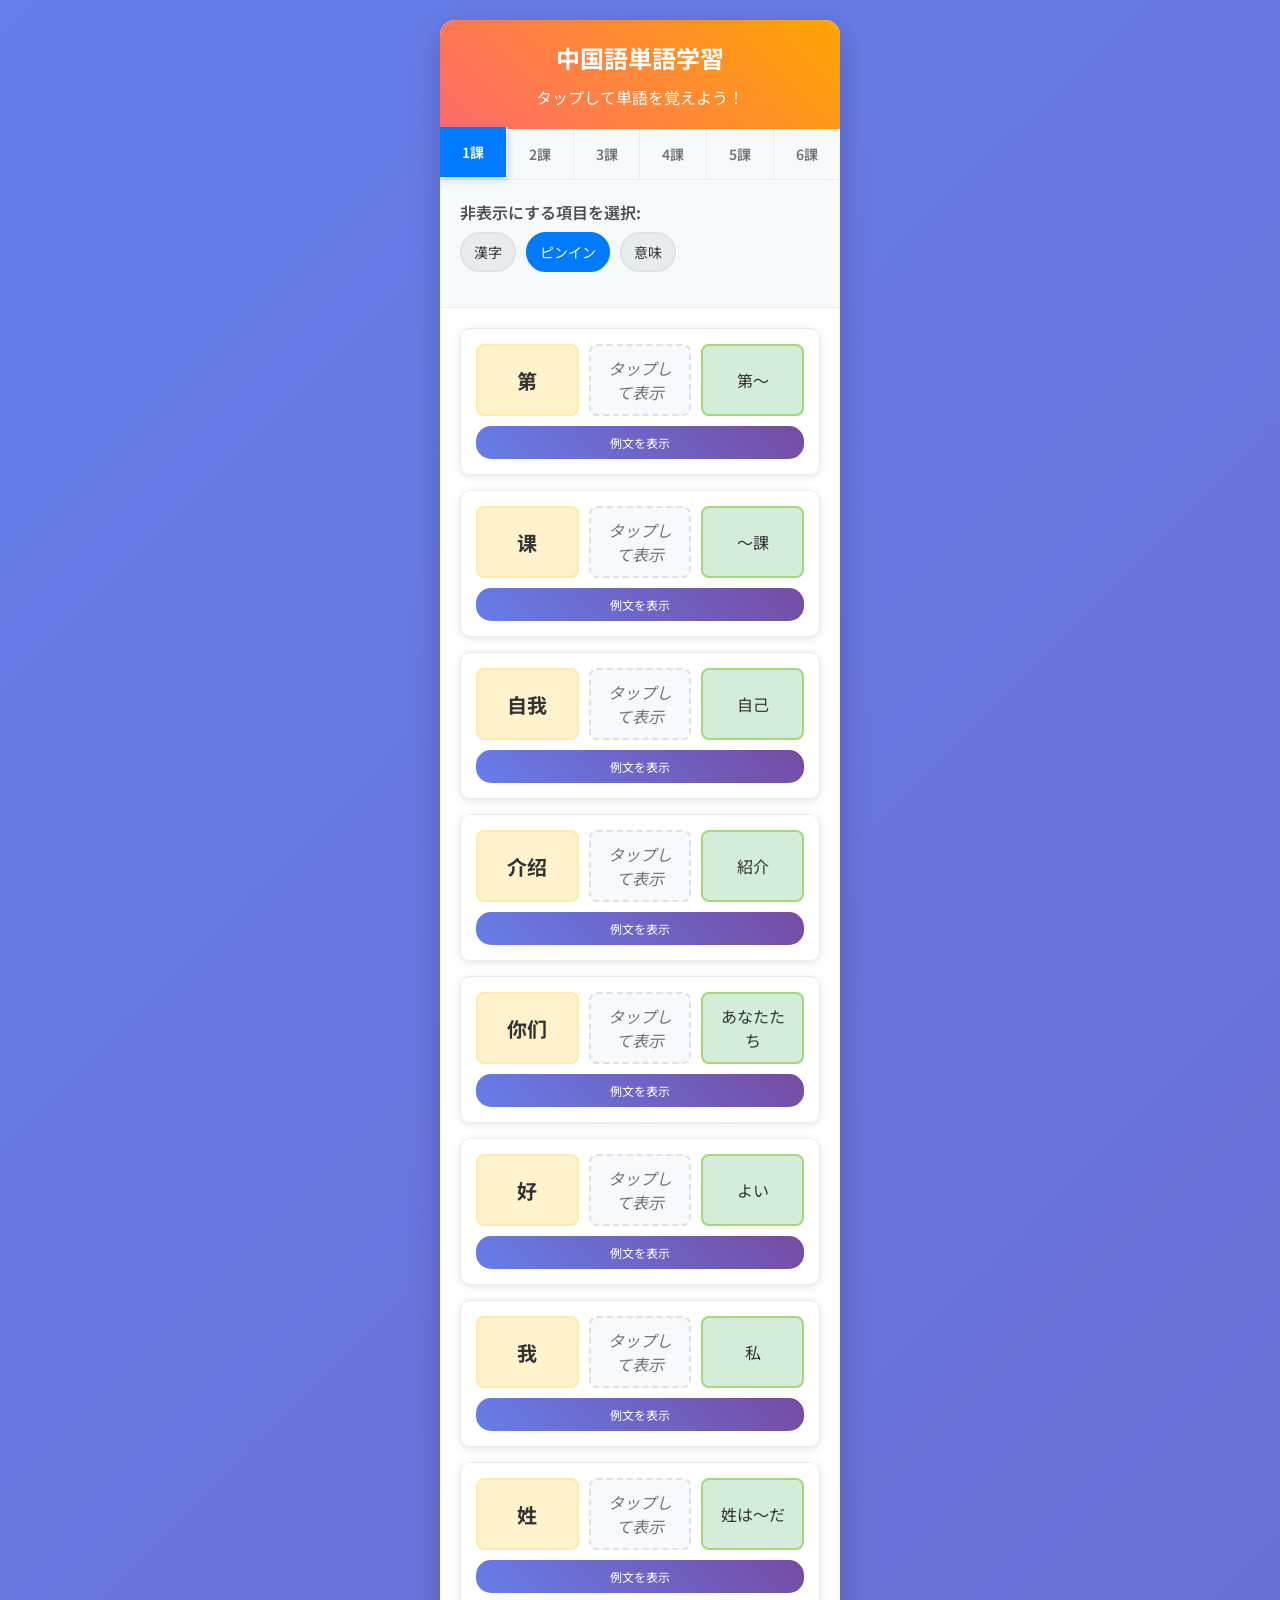
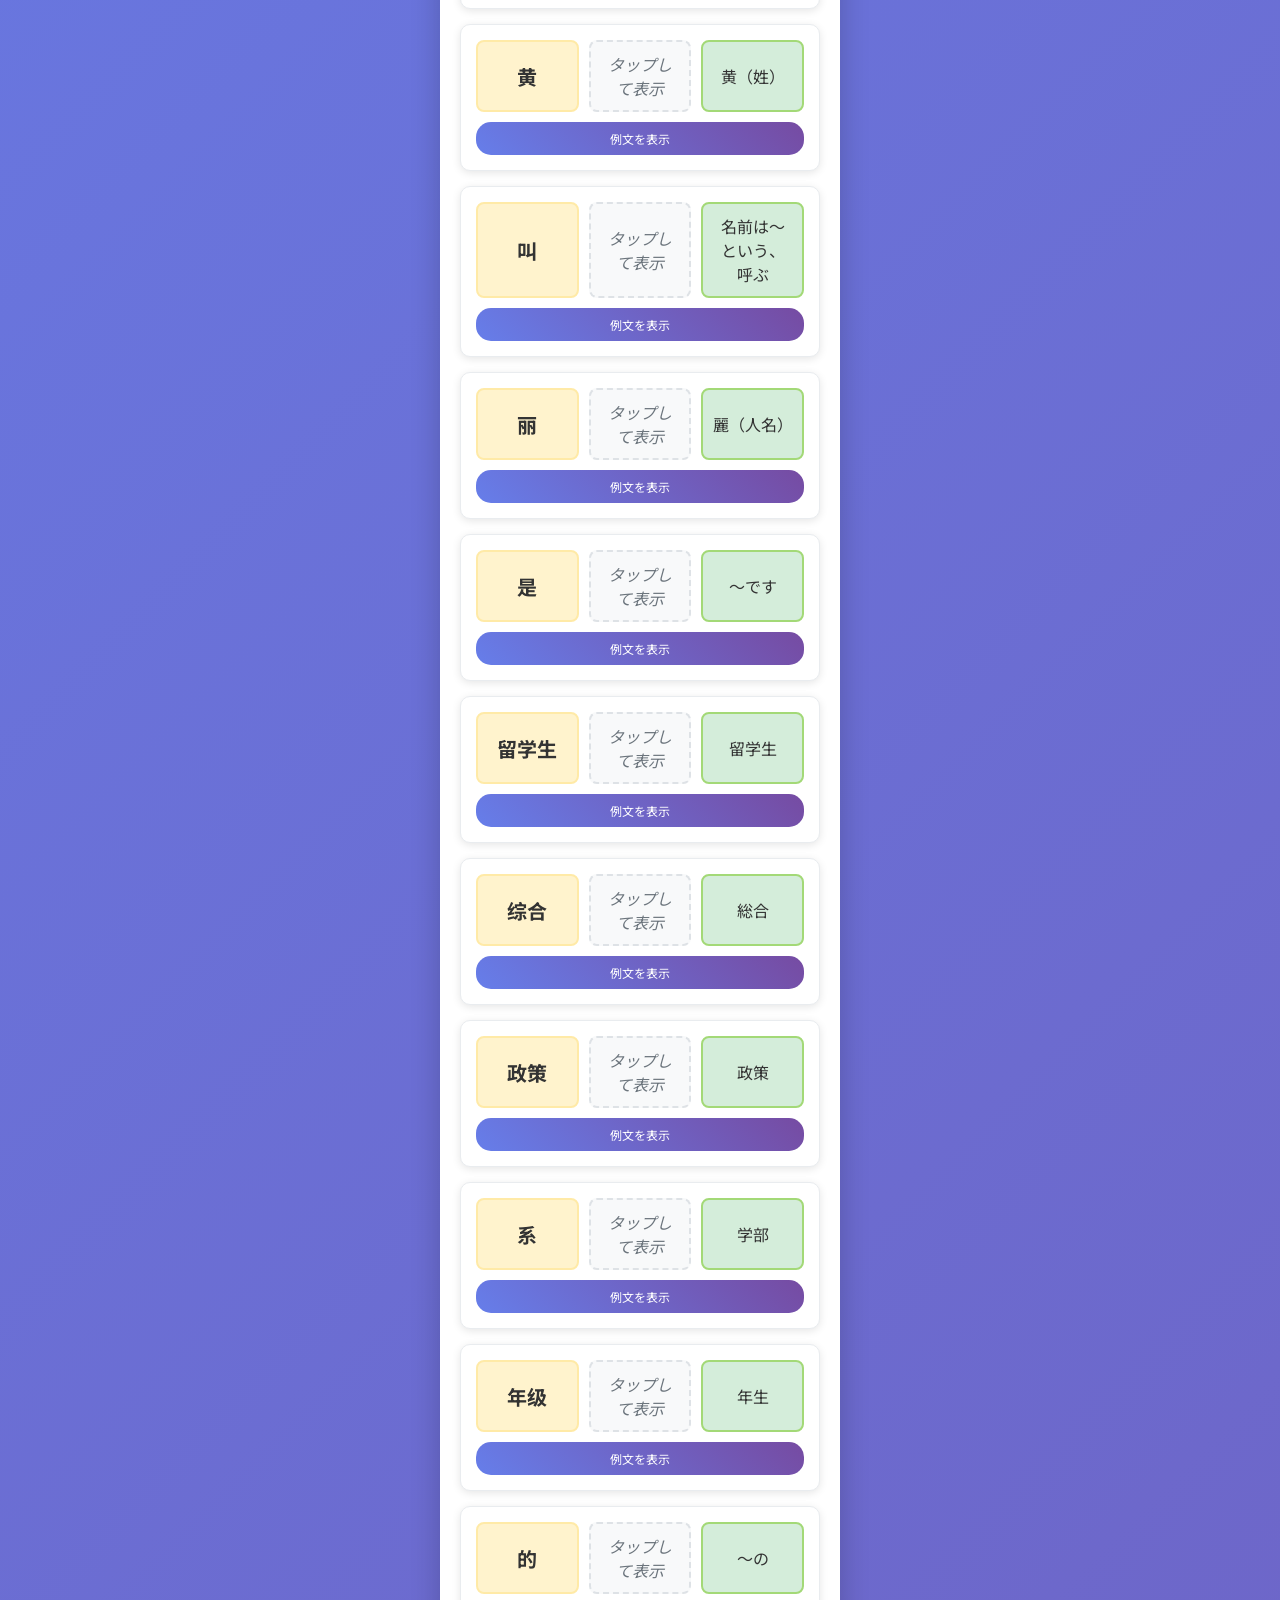
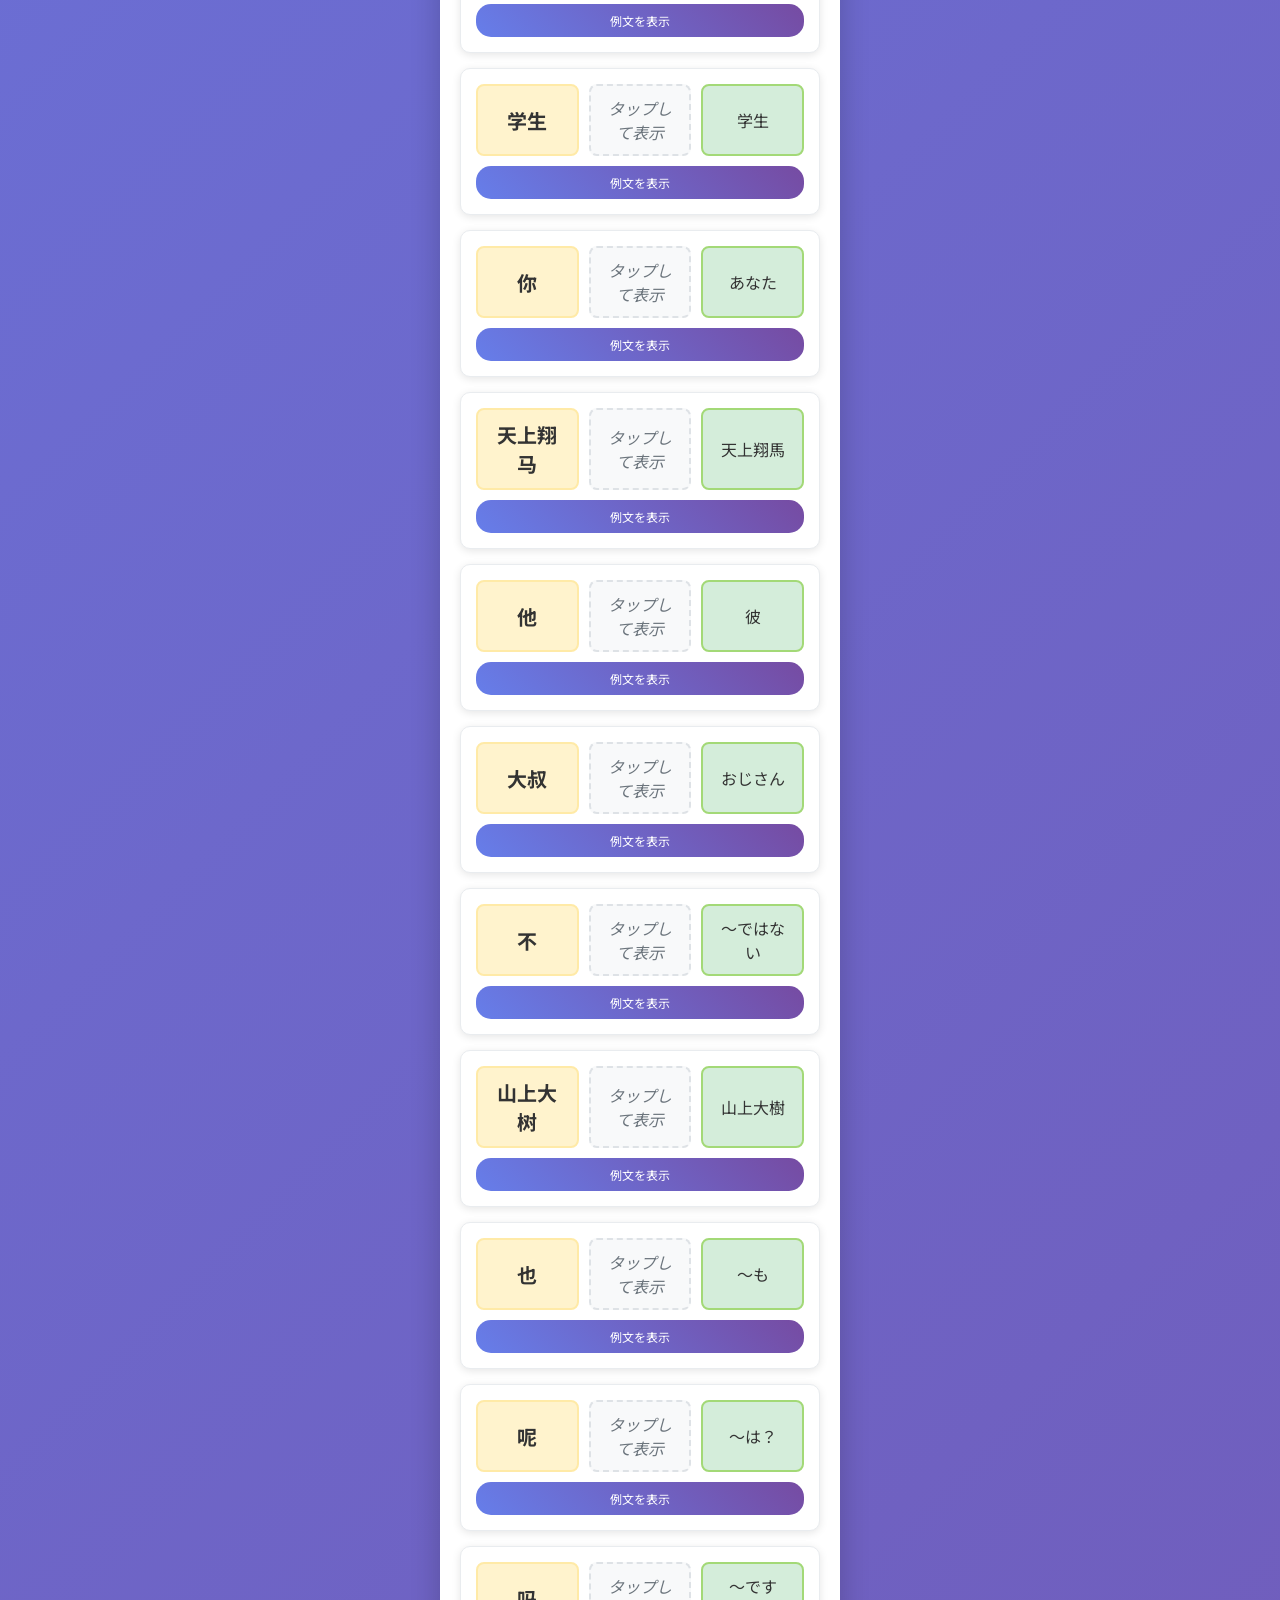
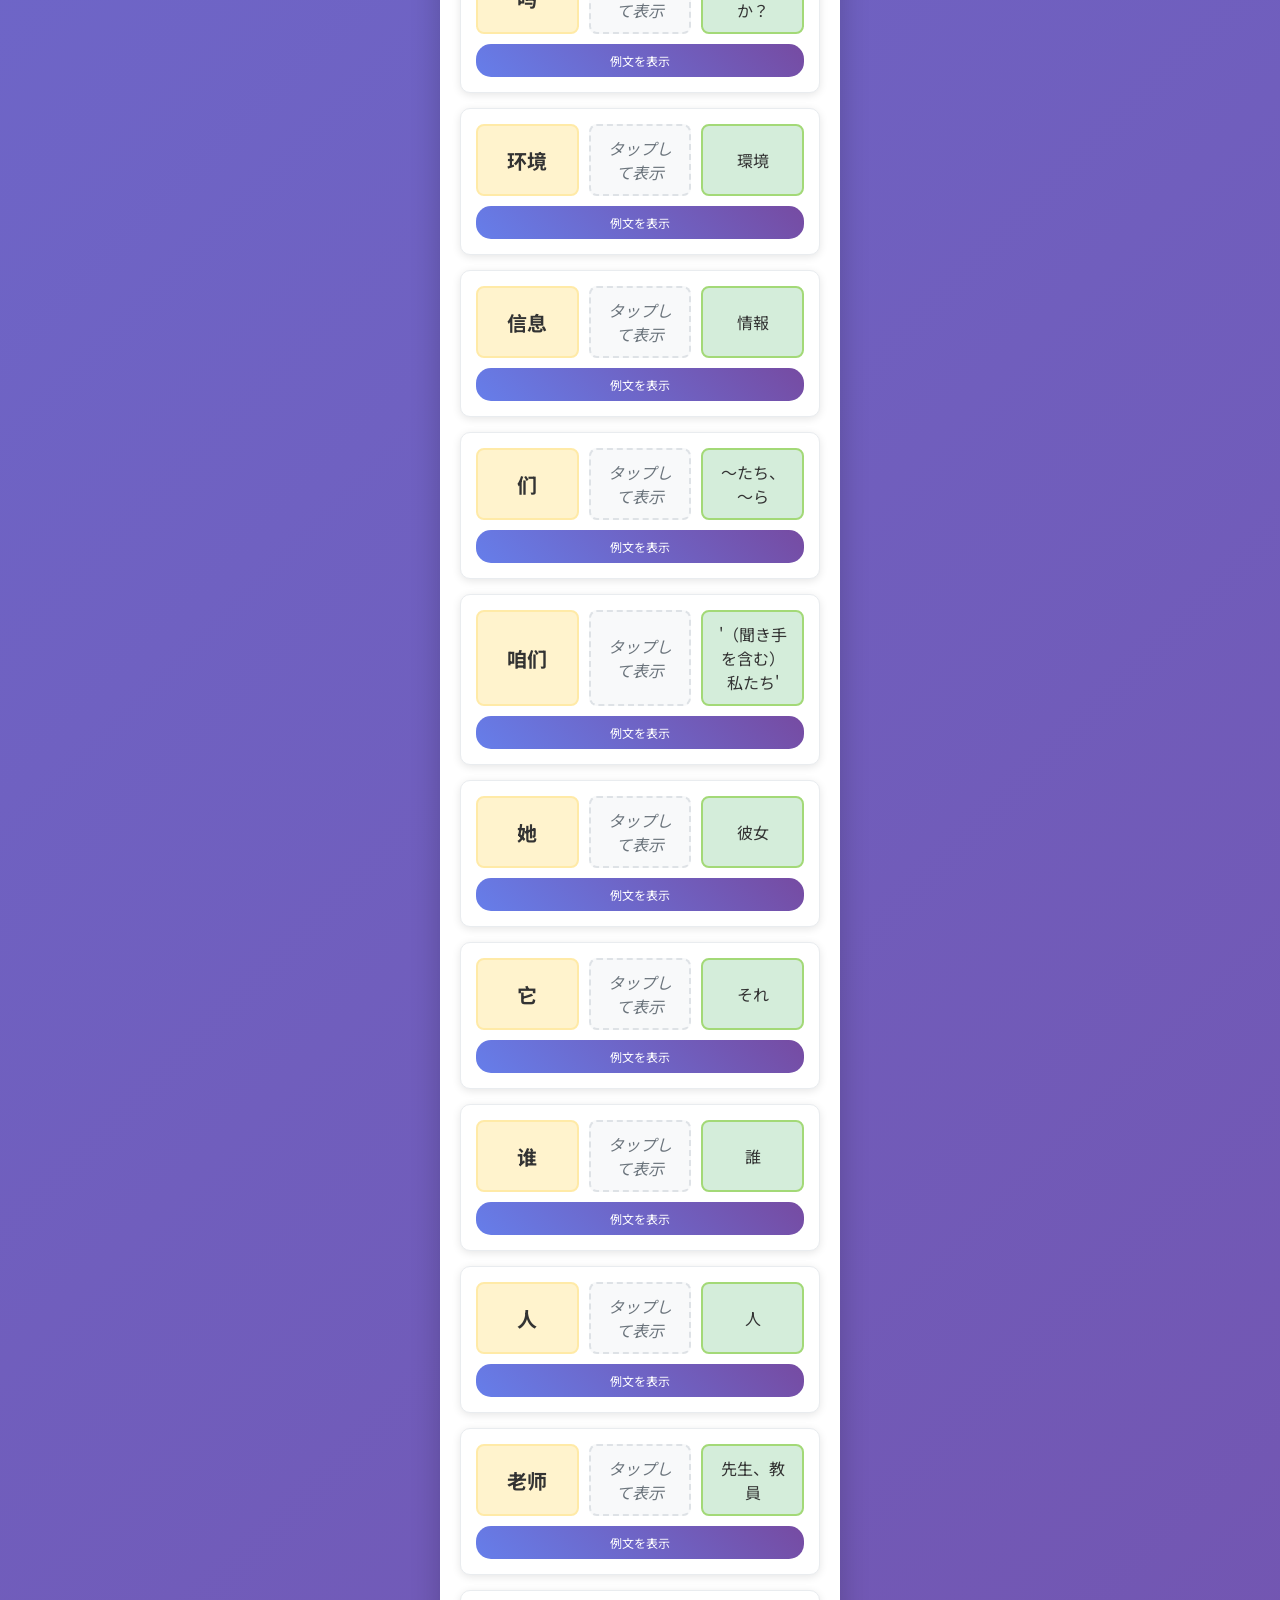
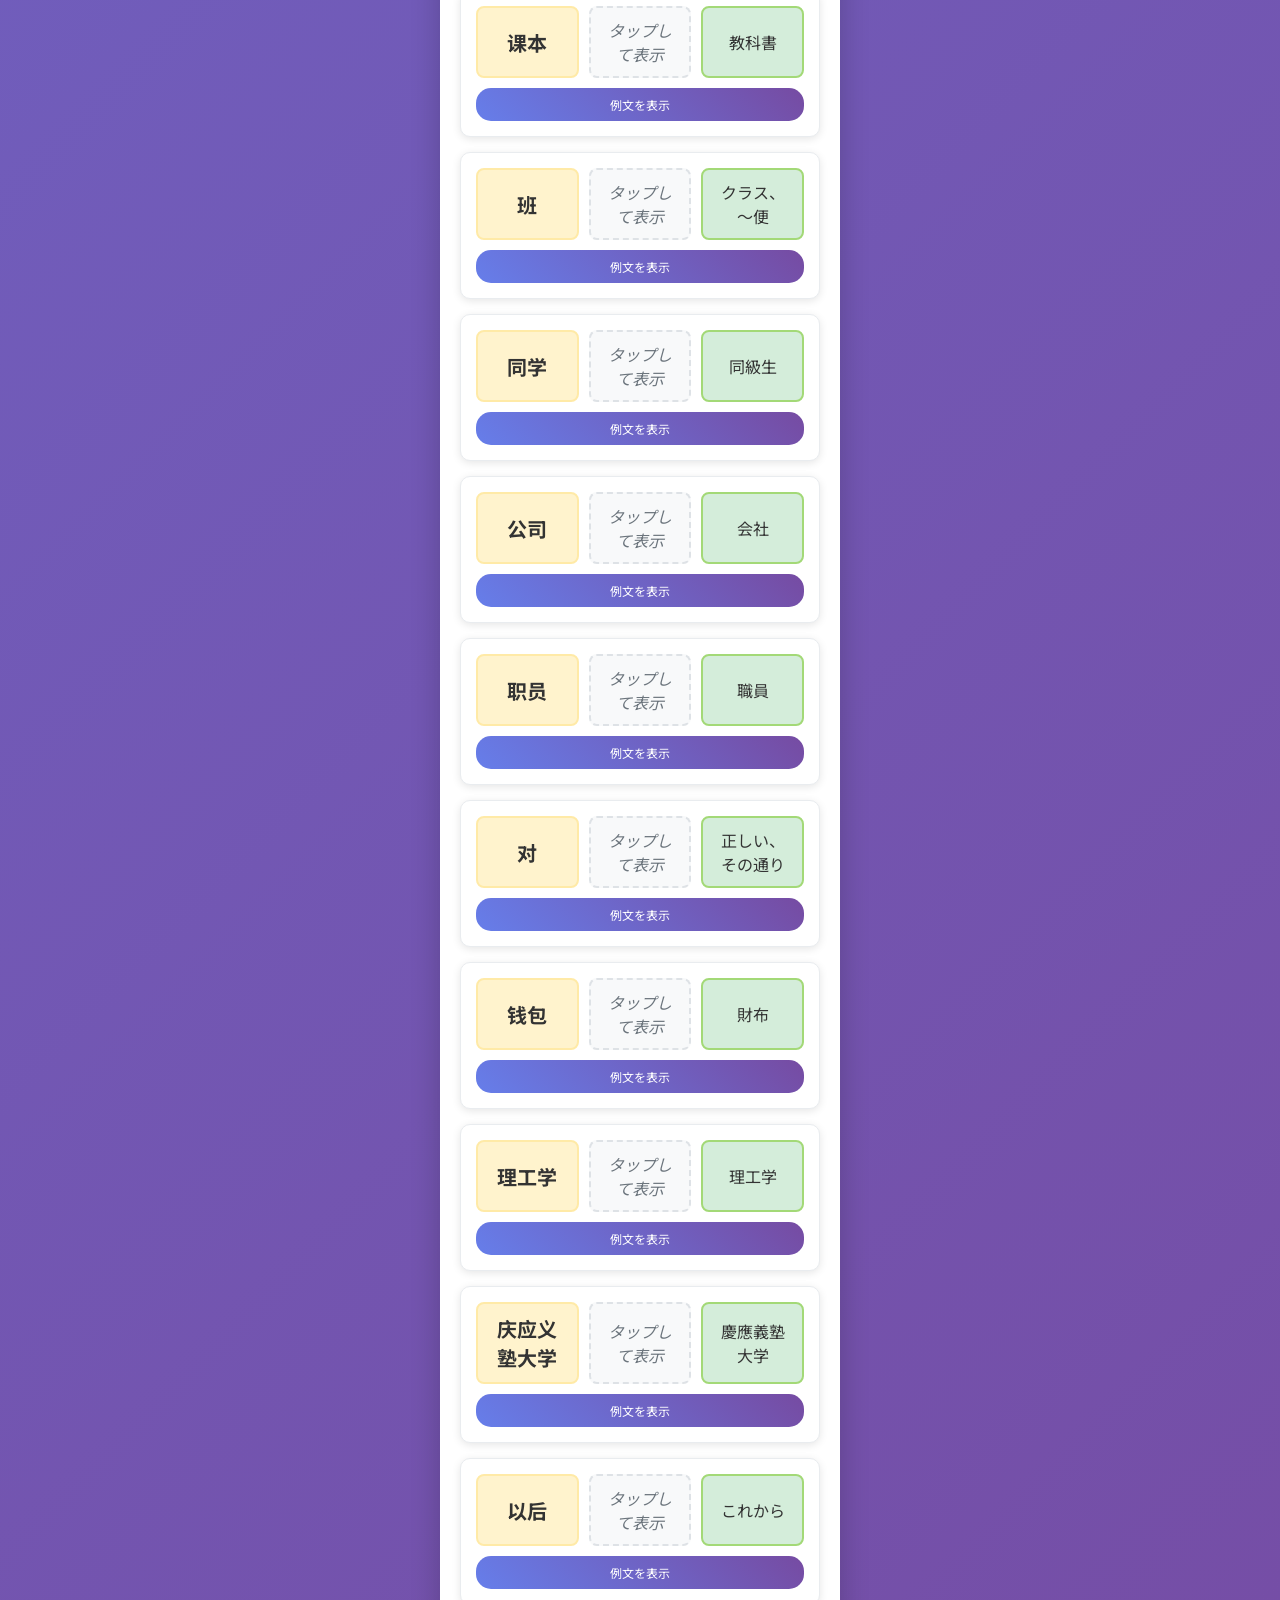
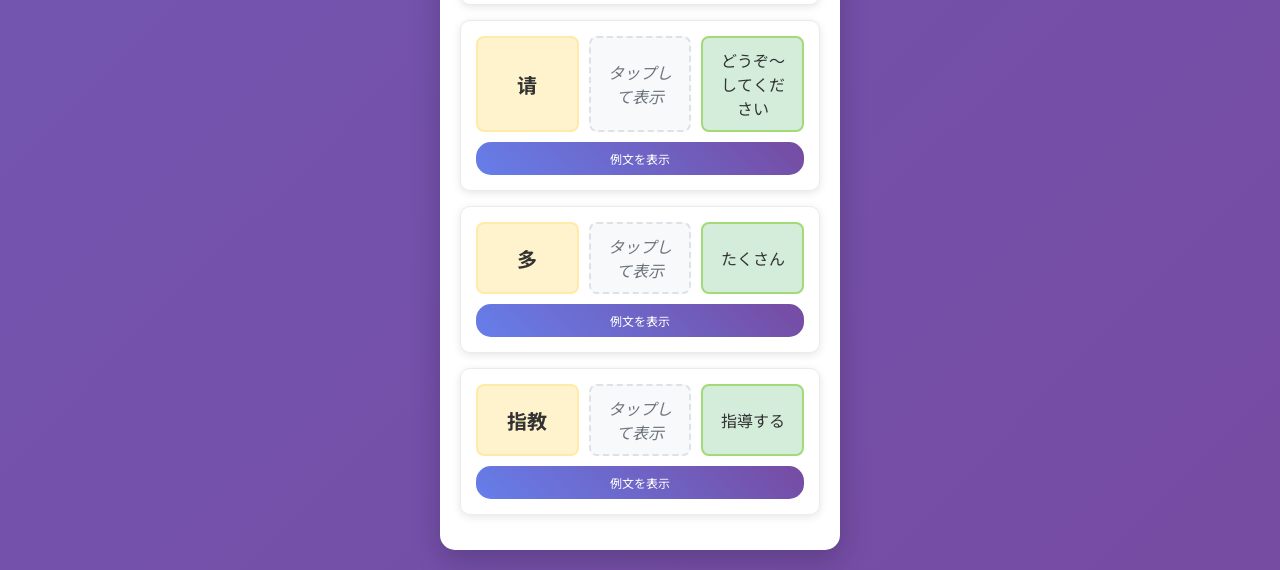
==== commit d4755f7d: "Update index.html" ====
--- a/vocab2/index.html
+++ b/vocab2/index.html
@@ -1,738 +1,453 @@
-<!DOCTYPE html>
-<html lang="ja">
-<head>
-    <meta charset="UTF-8">
-    <meta name="viewport" content="width=device-width, initial-scale=1.0">
-    <title>中国語単語学習</title>
-    <style>
-        * {
-            margin: 0;
-            padding: 0;
-            box-sizing: border-box;
-        }
-
-        body {
-            font-family: 'Helvetica Neue', Arial, sans-serif;
-            background: linear-gradient(135deg, #667eea 0%, #764ba2 100%);
-            min-height: 100vh;
-            padding: 20px;
-            color: #333;
-        }
-
-        .container {
-            max-width: 400px;
-            margin: 0 auto;
-            background: white;
-            border-radius: 15px;
-            box-shadow: 0 10px 30px rgba(0,0,0,0.2);
-            overflow: hidden;
-        }
-
-        .header {
-            background: linear-gradient(45deg, #ff6b6b, #ffa500);
-            color: white;
-            padding: 20px;
-            text-align: center;
-        }
-
-        .header h1 {
-            font-size: 24px;
-            margin-bottom: 10px;
-        }
-
-        .lesson-tabs {
-            display: flex;
-            background: #f8f9fa;
-            border-bottom: 1px solid #e9ecef;
-        }
-
-        .lesson-tab {
-            flex: 1;
-            padding: 15px 10px;
-            background: #f8f9fa;
-            border: none;
-            cursor: pointer;
-            font-size: 14px;
-            font-weight: 600;
-            color: #6c757d;
-            transition: all 0.3s ease;
-            border-right: 1px solid #e9ecef;
-        }
-
-        .lesson-tab:last-child {
-            border-right: none;
-        }
-
-        .lesson-tab.active {
-            background: #007bff;
-            color: white;
-            transform: translateY(-2px);
-            box-shadow: 0 2px 8px rgba(0,123,255,0.3);
-        }
-
-        .lesson-tab:hover:not(.active) {
-            background: #e9ecef;
-        }
-
-        .controls {
-            padding: 20px;
-            background: #f8f9fa;
-            border-bottom: 1px solid #e9ecef;
-        }
-
-        .control-group {
-            margin-bottom: 15px;
-        }
-
-        .control-group label {
-            display: block;
-            margin-bottom: 8px;
-            font-weight: 600;
-            color: #495057;
-        }
-
-        .hide-options {
-            display: flex;
-            gap: 10px;
-            flex-wrap: wrap;
-        }
-
-        .hide-option {
-            background: #e9ecef;
-            border: 2px solid #dee2e6;
-            padding: 8px 12px;
-            border-radius: 20px;
-            cursor: pointer;
-            transition: all 0.3s ease;
-            font-size: 14px;
-        }
-
-        .hide-option.active {
-            background: #007bff;
-            color: white;
-            border-color: #007bff;
-        }
-
-
-
-        .word-list {
-            padding: 20px;
-        }
-
-        .word-item {
-            background: #ffffff;
-            border: 1px solid #e9ecef;
-            border-radius: 10px;
-            margin-bottom: 15px;
-            padding: 15px;
-            box-shadow: 0 2px 8px rgba(0,0,0,0.1);
-            transition: transform 0.2s ease;
-        }
-
-        .word-item:hover {
-            transform: translateY(-2px);
-            box-shadow: 0 4px 15px rgba(0,0,0,0.15);
-        }
-
-        .word-content {
-            display: grid;
-            grid-template-columns: 1fr 1fr 1fr;
-            gap: 10px;
-            margin-bottom: 10px;
-        }
-
-        .word-field {
-            text-align: center;
-            padding: 10px;
-            border-radius: 8px;
-            min-height: 50px;
-            display: flex;
-            align-items: center;
-            justify-content: center;
-            cursor: pointer;
-            transition: all 0.3s ease;
-        }
-
-        .word-field.chinese {
-            background: #fff3cd;
-            border: 2px solid #ffeaa7;
-            font-size: 20px;
-            font-weight: bold;
-        }
-
-        .word-field.pinyin {
-            background: #d1ecf1;
-            border: 2px solid #a6d8e6;
-            font-style: italic;
-        }
-
-        .word-field.meaning {
-            background: #d4edda;
-            border: 2px solid #a3d977;
-        }
-
-        .word-field.hidden {
-            background: #f8f9fa;
-            border: 2px dashed #dee2e6;
-            color: #6c757d;
-        }
-
-        .word-field.hidden:hover {
-            background: #e9ecef;
-        }
-
-        .example-btn {
-            background: linear-gradient(45deg, #667eea, #764ba2);
-            color: white;
-            border: none;
-            padding: 8px 15px;
-            border-radius: 15px;
-            cursor: pointer;
-            font-size: 12px;
-            transition: transform 0.2s ease;
-            width: 100%;
-        }
-
-        .example-btn:hover {
-            transform: scale(1.05);
-        }
-
-        .example-text {
-            margin-top: 10px;
-            padding: 10px;
-            background: #f8f9fa;
-            border-left: 4px solid #007bff;
-            border-radius: 5px;
-            font-size: 14px;
-            line-height: 1.6;
-        }
-
-        .example-text.hidden {
-            display: none;
-        }
-
-        .example-chinese {
-            color: #d63384;
-            font-weight: bold;
-        }
-
-        .example-translation {
-            color: #6c757d;
-            margin-top: 5px;
-        }
-
-        @media (max-width: 480px) {
-            .lesson-tabs {
-                flex-wrap: wrap;
-            }
-            
-            .lesson-tab {
-                font-size: 12px;
-                padding: 10px 5px;
-            }
-            
-            .word-content {
-                grid-template-columns: 1fr;
-                gap: 8px;
-            }
-            
-            .word-field {
-                min-height: 40px;
-                font-size: 14px;
-            }
-            
-            .word-field.chinese {
-                font-size: 18px;
-            }
-        }
-    </style>
-</head>
-<body>
-    <div class="container">
-        <div class="header">
-            <h1>中国語単語学習</h1>
-            <p>タップして単語を覚えよう！</p>
-        </div>
-
-        <div class="lesson-tabs">
-            <button class="lesson-tab active" data-lesson="1">1課</button>
-            <button class="lesson-tab" data-lesson="2">2課</button>
-            <button class="lesson-tab" data-lesson="3">3課</button>
-            <button class="lesson-tab" data-lesson="4">4課</button>
-            <button class="lesson-tab" data-lesson="5">5課</button>
-            <button class="lesson-tab" data-lesson="6">6課</button>
-        </div>
-
-
-
-        <div class="controls">
-            <div class="control-group">
-                <label>非表示にする項目を選択:</label>
-                <div class="hide-options">
-                    <div class="hide-option" data-field="chinese">漢字</div>
-                    <div class="hide-option active" data-field="pinyin">ピンイン</div>
-                    <div class="hide-option" data-field="meaning">意味</div>
-                </div>
-            </div>
-        </div>
-
-        <div class="word-list" id="wordList">
-            <!-- 単語がここに表示されます -->
-        </div>
-    </div>
-
-    <script>
-        // 単語データ（配列形式：[漢字, ピンイン, 意味, 例文中国語, 例文日本語]）
-        const lessons = {
-            1:[
-                ["第", "dì", "第～", "这是第一课。", "これは第一課です。"],
-                ["课", "kè", "～課", "今天我们学习第一课。", "今日私たちは第一課を学習します。"],
-                ["自我", "zìwǒ", "自己", "自我介绍很重要。", "自己紹介は重要です。"],
-                ["介绍", "jièshào", "紹介", "请允许我介绍一下。", "紹介させてください。"],
-                ["你们", "nǐmen", "あなたたち", "你们好吗？", "あなたたちは元気ですか？"],
-                ["好", "hǎo", "よい", "今天天气很好。", "今日は天気がよいです。"],
-                ["我", "wǒ", "私", "我是学生。", "私は学生です。"],
-                ["姓", "xìng", "姓は～だ", "我姓黄。", "私の姓は黄です。"],
-                ["黄", "Huáng", "黄（姓）", "黄老师很好。", "黄先生はとてもよい方です。"],
-                ["叫", "jiào", "名前は～という、呼ぶ", "我叫丽。", "私の名前は麗といいます。"],
-                ["丽", "Lì", "麗（人名）", "丽是我的名字。", "麗は私の名前です。"],
-                ["是", "shì", "～です", "我是留学生。", "私は留学生です。"],
-                ["留学生", "liúxuéshēng", "留学生", "他是留学生。", "彼は留学生です。"],
-                ["综合", "zōnghé", "総合", "综合政策很重要。", "総合政策は重要です。"],
-                ["政策", "zhèngcè", "政策", "政策很复杂。", "政策は複雑です。"],
-                ["系", "xì", "学部", "我在政策系。", "私は政策学部にいます。"],
-                ["年级", "niánjí", "年生", "我是一年级学生。", "私は一年生です。"],
-                ["的", "de", "名詞に修飾語を付けるときに使う", "我的书。", "私の本。"],
-                ["学生", "xuésheng", "学生", "学生要努力学习。", "学生は一生懸命勉強しなければなりません。"],
-                ["你", "nǐ", "あなた", "你好吗？", "あなたは元気ですか？"],
-                ["天上翔马", "Tiānshàng Xiángmǎ", "天上翔馬", "天上翔马是我的名字。", "天上翔馬は私の名前です。"],
-                ["他", "tā", "彼", "他是老师。", "彼は先生です。"],
-                ["大叔", "dàshū", "おじさん", "那个大叔很好。", "あのおじさんはとてもよい方です。"],
-                ["不", "bù", "～ではない", "我不是老师。", "私は先生ではありません。"],
-                ["山上大树", "Shānshàng Dàshù", "山上大樹", "山上大树是学生。", "山上大樹は学生です。"],
-                ["也", "yě", "～も", "我也是学生。", "私も学生です。"],
-                ["呢", "ne", "～は？", "你呢？", "あなたは？"],
-                ["吗", "ma", "～ですか？", "你好吗？", "あなたは元気ですか？"],
-                ["环境", "huánjìng", "環境", "环境很重要。", "環境は重要です。"],
-                ["信息", "xìnxī", "情報", "这是重要信息。", "これは重要な情報です。"],
-                ["们", "men", "～たち、～ら", "学生们很努力。", "学生たちは一生懸命です。"],
-                ["咱们", "zánmen", "（聞き手を含む）私たち", "咱们一起学习。", "私たちは一緒に勉強しましょう。"],
-                ["您", "nín", "あなた（敬語）", "您好。", "こんにちは（敬語）。"],
-                ["她", "tā", "彼女", "她是老师。", "彼女は先生です。"],
-                ["它", "tā", "それ", "它很重要。", "それは重要です。"],
-                ["谁", "shéi", "誰", "谁是老师？", "誰が先生ですか？"],
-                ["人", "rén", "人", "好人很多。", "よい人がたくさんいます。"],
-                ["老师", "lǎoshī", "先生、教員", "老师很好。", "先生はとてもよい方です。"],
-                ["课本", "kèběn", "教科書", "课本在桌子上。", "教科書は机の上にあります。"],
-                ["班", "bān", "クラス、～便", "我们班很好。", "私たちのクラスはとてもよいです。"],
-                ["同学", "tóngxué", "同級生", "同学们很友好。", "同級生たちはとても親切です。"],
-                ["公司", "gōngsī", "会社", "公司很大。", "会社は大きいです。"],
-                ["职员", "zhíyuán", "職員", "职员很忙。", "職員は忙しいです。"],
-                ["对", "duì", "正しい、その通り", "对，你说得对。", "そうです、あなたの言うとおりです。"],
-                ["钱包", "qiánbāo", "財布", "钱包在哪里？", "財布はどこにありますか？"],
-                ["理工学", "lǐgōngxué", "理工学", "理工学很难。", "理工学は難しいです。"],
-                ["庆应义塾大学", "Qìngyìng yìshú dàxué", "慶應義塾大学", "庆应义塾大学很有名。", "慶應義塾大学はとても有名です。"],
-                ["以后", "yǐhòu", "これから", "以后请多指教。", "これからよろしくお願いします。"],
-                ["请", "qǐng", "どうぞ～してください", "请坐。", "どうぞ座ってください。"],
-                ["多", "duō", "たくさん", "书很多。", "本がたくさんあります。"],
-                ["指教", "zhǐjiào", "指導する", "请多指教。", "どうぞご指導ください。"]
-                ],
-            2:[
-                ["去", "qù", "行く", "我去食堂。", "私は食堂に行きます。"],
-                ["食堂", "shítáng", "食堂", "食堂的饭很好吃。", "食堂のご飯はとても美味しいです。"],
-                ["今天", "jīntiān", "今日", "今天天气很好。", "今日は天気がよいです。"],
-                ["中午", "zhōngwǔ", "昼", "中午我们吃饭。", "昼に私たちは食事をします。"],
-                ["一起", "yìqǐ", "一緒に", "我们一起去吧。", "私たちは一緒に行きましょう。"],
-                ["吃饭", "chīfàn", "食事をする", "你吃饭了吗？", "あなたは食事をしましたか？"],
-                ["吧", "ba", "～しましょう、～でしょう？", "我们去吧。", "私たちは行きましょう。"],
-                ["啊", "a", "感嘆や語気を和らげる役割を果たす", "好啊！", "いいですね！"],
-                ["哪儿", "nǎr", "どこ", "你去哪儿？", "あなたはどこに行きますか？"],
-                ["车站", "chēzhàn", "駅", "车站附近有很多店。", "駅の近くにはたくさんの店があります。"],
-                ["附近", "fùjìn", "近く", "学校附近很方便。", "学校の近くはとても便利です。"],
-                ["有", "yǒu", "ある、いる", "这里有很多人。", "ここにはたくさんの人がいます。"],
-                ["牛排", "niúpái", "ステーキ", "牛排很好吃。", "ステーキはとても美味しいです。"],
-                ["店", "diàn", "店", "这个店很有名。", "この店はとても有名です。"],
-                ["那儿", "nàr", "そこ、あそこ", "那儿有什么？", "そこには何がありますか？"],
-                ["减肥", "jiǎnféi", "ダイエットをする", "我在减肥。", "私はダイエットをしています。"],
-                ["吃", "chī", "食べる", "我吃中国菜。", "私は中国料理を食べます。"],
-                ["学校", "xuéxiào", "学校", "学校很大。", "学校は大きいです。"],
-                ["这儿", "zhèr", "ここ", "这儿很安静。", "ここはとても静かです。"],
-                ["什么", "shénme", "何", "你吃什么？", "あなたは何を食べますか？"],
-                ["好吃", "hǎochī", "（食べて）美味しい", "这个菜很好吃。", "この料理はとても美味しいです。"],
-                ["中国菜", "zhōngguócài", "中国料理", "我喜欢中国菜。", "私は中国料理が好きです。"],
-                ["很", "hěn", "とても", "今天很热。", "今日はとても暑いです。"],
-                ["经常", "jīngcháng", "いつも", "我经常去图书馆。", "私はいつも図書館に行きます。"],
-                ["这个", "zhège", "これ、この", "这个很好。", "これはとてもよいです。"],
-                ["拉面", "lāmiàn", "ラーメン", "拉面很好吃。", "ラーメンはとても美味しいです。"],
-                ["饺子", "jiǎozi", "餃子", "饺子是中国菜。", "餃子は中国料理です。"],
-                ["套餐", "tàocān", "セット", "套餐很便宜。", "セットはとても安いです。"],
-                ["说", "shuō", "言う、話す", "老师说得很好。", "先生はとても上手に話します。"],
-                ["都", "dōu", "すべて、全部", "我们都去。", "私たちは皆行きます。"],
-                ["主食", "zhǔshí", "主食", "米饭是主食。", "ご飯は主食です。"],
-                ["呀", "ya", "感嘆や語気を和らげる役割を果たす", "好呀！", "いいですね！"],
-                ["菜", "cài", "料理", "这个菜很辣。", "この料理はとても辛いです。"],
-                ["这", "zhè", "これ、この", "这是我的书。", "これは私の本です。"],
-                ["些", "xiē", "～ら", "这些书很好。", "これらの本はとてもよいです。"],
-                ["这里", "zhèli", "ここ", "这里很安静。", "ここはとても静かです。"],
-                ["那", "nà", "それ、あれ、その、あの", "那是什么？", "それは何ですか？"],
-                ["那个", "nàge", "それ、あれ、その、あの", "那个人是谁？", "あの人は誰ですか？"],
-                ["那里", "nàli", "そこ", "那里有什么？", "そこには何がありますか？"],
-                ["哪", "nǎ", "どれ、どの", "哪个好？", "どれがよいですか？"],
-                ["哪个", "nǎge", "どれ、どの", "哪个是你的？", "どれがあなたのですか？"],
-                ["哪里", "nǎli", "どこ", "你去哪里？", "あなたはどこに行きますか？"],
-                ["学习", "xuéxí", "学ぶ、勉強する", "我学习汉语。", "私は中国語を勉強します。"],
-                ["汉语", "Hànyǔ", "中国語", "汉语很难。", "中国語は難しいです。"],
-                ["图书馆", "túshūguǎn", "図書館", "图书馆很安静。", "図書館はとても静かです。"],
-                ["有点儿", "yǒudiǎnr", "少し（話者にとってマイナスのニュアンスを含むことがある）", "今天有点儿冷。", "今日は少し寒いです。"],
-                ["非常", "fēicháng", "非常に", "今天非常热。", "今日は非常に暑いです。"],
-                ["特别", "tèbié", "特に", "这个特别好。", "これは特によいです。"],
-                ["三明治", "sānmíngzhì", "サンドウィッチ", "三明治很好吃。", "サンドウィッチはとても美味しいです。"],
-                ["贵", "guì", "高い", "这个很贵。", "これはとても高いです。"],
-                ["不太", "bú tài", "あまり～ない", "不太好。", "あまりよくありません。"],
-                ["教室", "jiàoshì", "教室", "教室很大。", "教室は大きいです。"],
-                ["星巴克", "Xīngbākè", "スターバックス", "星巴克的咖啡很好。", "スターバックスのコーヒーはとてもよいです。"],
-                ["喝", "hē", "飲む", "我喝茶。", "私はお茶を飲みます。"],
-                ["茶", "chá", "お茶", "中国茶很好。", "中国茶はとてもよいです。"],
-                ["不过", "búguò", "ただし、でも", "很好，不过有点儿贵。", "とてもよいですが、少し高いです。"],
-                ["羡慕", "xiànmù", "羨ましい", "我很羡慕你。", "私はあなたがとても羨ましいです。"],
-                ["和", "hé", "～と", "我和你一起去。", "私とあなたは一緒に行きます。"],
-                ["辣", "là", "辛い", "这个菜很辣。", "この料理はとても辛いです。"],
-                ["冰激凌", "bīngjīlíng", "アイスクリーム", "冰激凌很甜。", "アイスクリームはとても甘いです。"],
-                ["杏仁豆腐", "xìngrén dòufu", "杏仁豆腐", "杏仁豆腐很好吃。", "杏仁豆腐はとても美味しいです。"],
-                ["咸", "xián", "塩辛い、しょっぱい", "这个菜很咸。", "この料理はとても塩辛いです。"],
-                ["甜", "tián", "甘い", "这个很甜。", "これはとても甘いです。"]
-                ],
-            3:[
-                ["家", "jiā", "家", "我的家在横滨。", "私の家は横浜にあります。"],
-                ["在", "zài", "ある、いる", "我在家里。", "私は家にいます。"],
-                ["横滨", "Héngbīn", "横浜", "横滨很漂亮。", "横浜はとても美しいです。"],
-                ["宿舍", "sùshè", "寮", "我住在宿舍里。", "私は寮に住んでいます。"],
-                ["和", "hé", "～と", "我和家人一起住。", "私は家族と一緒に住んでいます。"],
-                ["家人", "jiārén", "家族", "我的家人很好。", "私の家族はとてもよいです。"],
-                ["在", "zài", "～で", "我在学校学习。", "私は学校で勉強しています。"],
-                ["外面", "wàimiàn", "外", "外面很冷。", "外はとても寒いです。"],
-                ["租", "zū", "借りる", "我租房子。", "私は家を借りています。"],
-                ["房子", "fángzi", "家、家屋", "这个房子很大。", "この家はとても大きいです。"],
-                ["个", "ge", "～個", "一个苹果。", "一個のリンゴ。"],
-                ["做", "zuò", "作る", "我做饭。", "私は料理を作ります。"],
-                ["打扫", "dǎsǎo", "掃除をする", "我打扫房间。", "私は部屋を掃除します。"],
-                ["房间", "fángjiān", "部屋", "房间很干净。", "部屋はとても清潔です。"],
-                ["洗", "xǐ", "洗う", "我洗衣服。", "私は洋服を洗います。"],
-                ["衣服", "yīfu", "衣服", "这件衣服很漂亮。", "この洋服はとても美しいです。"],
-                ["会", "huì", "～できる（習得）、～だろう（推測）", "我会说中文。", "私は中国語を話すことができます。"],
-                ["真", "zhēn", "本当に", "真好！", "本当によいです！"],
-                ["厉害", "lìhai", "すごい、酷い", "你真厉害！", "あなたは本当にすごいです！"],
-                ["跟", "gēn", "～と", "我跟你一起去。", "私はあなたと一緒に行きます。"],
-                ["别", "bié", "～するな", "别着急。", "急がないでください。"],
-                ["多嘴", "duōzuǐ", "差し出口をはさむ", "别多嘴。", "差し出口をはさまないでください。"],
-                ["问", "wèn", "尋ねる", "我问老师。", "私は先生に尋ねます。"],
-                ["呢", "ne", "～している", "你在做什么呢？", "あなたは何をしていますか？"],
-                ["生活", "shēnghuó", "生活", "生活很快乐。", "生活はとても楽しいです。"],
-                ["兄弟", "xiōngdì", "兄弟", "我有两个兄弟。", "私には二人の兄弟がいます。"],
-                ["姐妹", "jiěmèi", "姉妹", "她有三个姐妹。", "彼女には三人の姉妹がいます。"],
-                ["还", "hái", "また、さらに", "我还要学习。", "私はまた勉強しなければなりません。"],
-                ["只", "zhī", "動物、鳥、虫を数える", "一只猫。", "一匹の猫。"],
-                ["猫", "māo", "猫", "猫很可爱。", "猫はとても可愛いです。"],
-                ["以前", "yǐqián", "以前", "以前我住在东京。", "以前私は東京に住んでいました。"],
-                ["计划", "jìhuà", "計画", "我有一个计划。", "私には計画があります。"],
-                ["生育", "shēngyù", "出産", "计划生育很重要。", "計画出産は重要です。"],
-                ["上", "shàng", "上、前の", "书在桌子上。", "本は机の上にあります。"],
-                ["下", "xià", "下、次の", "下课了。", "授業が終わりました。"],
-                ["前", "qián", "前", "学校前面有公园。", "学校の前に公園があります。"],
-                ["后", "hòu", "後ろ", "房子后面有花园。", "家の後ろに庭があります。"],
-                ["里", "lǐ", "中", "房间里很安静。", "部屋の中はとても静かです。"],
-                ["外", "wài", "外", "外面下雨了。", "外は雨が降っています。"],
-                ["左", "zuǒ", "左", "银行在左边。", "銀行は左側にあります。"],
-                ["右", "yòu", "右", "邮局在右边。", "郵便局は右側にあります。"],
-                ["旁", "páng", "隣", "学校旁边有书店。", "学校の隣に本屋があります。"],
-                ["东", "dōng", "東", "东京在东边。", "東京は東にあります。"],
-                ["南", "nán", "南", "南方很暖和。", "南は暖かいです。"],
-                ["西", "xī", "西", "西边有山。", "西には山があります。"],
-                ["北", "běi", "北", "北方很冷。", "北は寒いです。"],
-                ["地铁", "dìtiě", "地下鉄", "我坐地铁去上班。", "私は地下鉄に乗って通勤します。"],
-                ["办公室", "bàngōngshì", "事務室、研究室", "办公室很安静。", "事務室はとても静かです。"],
-                ["明天", "míngtiān", "明日", "明天去海边。", "明日海辺に行きます。"],
-                ["海边", "hǎibiān", "海辺", "海边很美。", "海辺はとても美しいです。"],
-                ["怕", "pà", "恐れる、心配する", "我怕晒黑。", "私は日焼けを恐れています。"],
-                ["晒黑", "shàihēi", "日に焼ける", "夏天容易晒黑。", "夏は日に焼けやすいです。"],
-                ["熟", "shú", "よく知っている", "我们很熟。", "私たちはとてもよく知っています。"],
-                ["最", "zuì", "最も", "最好的朋友。", "最もよい友だち。"],
-                ["要好", "yàohǎo", "仲良くする", "我们要好。", "私たちは仲良くしています。"],
-                ["朋友", "péngyou", "友だち", "朋友很重要。", "友だちは重要です。"],
-                ["一点儿", "yìdiǎnr", "少し", "一点儿时间。", "少しの時間。"],
-                ["着急", "zháojí", "急いでいる", "别着急。", "急がないでください。"],
-                ["这么", "zhème", "こんなに", "这么好！", "こんなによい！"],
-                ["东西", "dōngxi", "もの", "这个东西很好。", "このものはとてもよいです。"],
-                ["笔", "bǐ", "ペン", "我买了一支笔。", "私はペンを一本買いました。"],
-                ["书", "shū", "本", "书很有趣。", "本はとても面白いです。"],
-                ["狗", "gǒu", "犬", "狗很可爱。", "犬はとても可愛いです。"],
-                ["苹果", "píngguǒ", "リンゴ", "苹果很甜。", "リンゴはとても甘いです。"],
-                ["家具", "jiājù", "家具", "家具很新。", "家具はとても新しいです。"],
-                ["筷子", "kuàizi", "箸", "用筷子吃饭。", "箸を使って食事をします。"],
-                ["餐厅", "cāntīng", "レストラン", "餐厅的菜很好吃。", "レストランの料理はとても美味しいです。"],
-                ["头发", "tóufà", "髪の毛", "头发很长。", "髪の毛はとても長いです。"],
-                ["英语", "Yīngyǔ", "英語", "我学英语。", "私は英語を学びます。"],
-                ["法语", "Fǎyǔ", "フランス語", "法语很难。", "フランス語は難しいです。"],
-                ["长野", "Chángyě", "長野", "长野很美。", "長野はとても美しいです。"],
-                ["寂寞", "jìmò", "寂しい", "一个人很寂寞。", "一人でいるととても寂しいです。"]
-                ],
-            4:[
-                ["打工", "dǎgōng", "アルバイトをする", "我在餐厅打工。", "私はレストランでアルバイトをしています。"],
-                ["要", "yào", "かかる、要する", "从家到公司要一个小时。", "家から会社まで1時間かかります。"],
-                ["多长", "duōcháng", "どれくらい長い", "这条路有多长？", "この道はどれくらい長いですか？"],
-                ["时间", "shíjiān", "時間", "你有时间吗？", "時間ありますか？"],
-                ["从", "cóng", "～から", "我从北京来。", "私は北京から来ました。"],
-                ["下午", "xiàwǔ", "午後", "我们下午去看电影吧。", "午後に映画を見に行きましょう。"],
-                ["到", "dào", "～まで", "工作到晚上六点。", "仕事は夜6時までです。"],
-                ["晚上", "wǎnshang", "夜", "晚上我想看书。", "夜に本を読みたいです。"],
-                ["大概", "dàgài", "大体", "他大概三十岁。", "彼はだいたい30歳です。"],
-                ["小时", "xiǎoshí", "～時間", "我们学了两个小时。", "私たちは2時間勉強しました。"],
-                ["左右", "zuǒyòu", "～くらい", "要花五十元左右。", "50元くらいかかります。"],
-                ["那", "nà", "それでは、じゃあ", "那我们走吧。", "じゃあ、行きましょう。"],
-                ["巧", "qiǎo", "都合が良い", "你也来这儿，真巧！", "君もここに来てたの？本当に偶然だね！"],
-                ["天", "tiān", "～日", "我三天后回家。", "私は3日後に帰ります。"],
-                ["想", "xiǎng", "～したい", "我想吃拉面。", "ラーメンが食べたいです。"],
-                ["参加", "cānjiā", "参加する", "他参加了比赛。", "彼は試合に参加しました。"],
-                ["国际", "guójì", "国際", "这是一个国际会议。", "これは国際会議です。"],
-                ["交流", "jiāoliú", "交流（する）", "我们常常交流文化。", "私たちはよく文化交流をします。"],
-                ["俱乐部", "jùlèbù", "クラブ", "我加入了足球俱乐部。", "私はサッカークラブに入りました。"],
-                ["活动", "huódòng", "活動", "这个活动很有趣。", "このイベントはとても面白いです。"],
-                ["背后", "bèihòu", "背後", "他在我背后说话。", "彼は私の背後で話しています。"],
-                ["坏话", "huàihuà", "悪口", "不要说别人的坏话。", "他人の悪口を言わないでください。"],
-                ["哎呀", "āiyā", "あれ、まあ、おや", "哎呀，我忘了带钱包！", "あれ、財布を忘れた！"],
-                ["冤枉", "yuānwàng", "無実の罪を着せる", "他是被冤枉的。", "彼は無実の罪を着せられました。"],
-                ["周", "zhōu", "週", "我每周都去游泳。", "私は毎週泳ぎに行きます。"],
-                ["没问题", "méi wèntí", "大丈夫", "放心，没问题。", "安心して、大丈夫です。"],
-                ["中华街", "zhōnghuájiē", "中華街", "我们去中华街吃饭吧。", "中華街に食べに行こう。"],
-                ["知道", "zhīdao", "知っている", "你知道这个人吗？", "この人を知っていますか？"],
-                ["四川", "Sìchuān", "四川省", "四川菜很辣。", "四川料理はとても辛いです。"],
-                ["正宗", "zhèngzōng", "本場の", "这是正宗的四川火锅。", "これは本場の四川火鍋です。"],
-                ["自行车", "zìxíngchē", "自転車", "我每天骑自行车上学。", "私は毎日自転車で通学しています。"]
-                ],
-            5:[
-                ["对", "duì", "～について", "我对历史很感兴趣。", "私は歴史にとても興味があります。"],
-                ["世界", "shìjiè", "世界", "世界很大，也很精彩。", "世界は広く、素晴らしいです。"],
-                ["遗产", "yíchǎn", "遺産", "长城是中国的重要文化遗产。", "万里の長城は中国の重要な文化遺産です。"],
-                ["感兴趣", "gǎnxìngqu", "興味がある", "他对中国文化很感兴趣。", "彼は中国文化にとても興味があります。"],
-                ["脸书", "Liǎnshū", "Facebook", "我在脸书上看到你的照片了。", "Facebookであなたの写真を見ました。"],
-                ["照片", "zhàopiàn", "写真", "她给我看了一些旅游的照片。", "彼女は旅行の写真を見せてくれました。"],
-                ["拍", "pāi", "撮る", "我们在清水寺拍了很多照片。", "私たちは清水寺でたくさん写真を撮りました。"],
-                ["得", "de", "補語構造を作る助詞", "他说得很好。", "彼はとても上手に話しました。"],
-                ["清水寺", "Qīngshuǐsì", "清水寺", "清水寺是京都有名的景点。", "清水寺は京都の有名な観光地です。"],
-                ["二条城", "Èrtiáochéng", "二条城", "我们参观了二条城。", "私たちは二条城を見学しました。"],
-                ["好", "hǎo", "とても", "这部电影好精彩。", "この映画はとても素晴らしいです。"],
-                ["气派", "qìpai", "立派である", "这座建筑非常气派。", "この建物はとても立派です。"],
-                ["京都", "Jīngdū", "京都", "我去年去了京都旅行。", "私は去年京都に旅行しました。"],
-                ["旅游", "lǚyóu", "旅行する", "我们暑假去日本旅游。", "私たちは夏休みに日本へ旅行に行きます。"],
-                ["了", "le", "～になった", "我学中文两年了。", "私は中国語を2年間勉強しています。"],
-                ["暑假", "shǔjià", "夏休み", "暑假我打算去海边。", "夏休みに海へ行くつもりです。"],
-                ["回国", "huí guó", "帰国する", "他明天回国。", "彼は明日帰国します。"],
-                ["带", "dài", "連れる、持つ", "我带朋友去东京玩。", "友達を連れて東京に行きます。"],
-                ["逛", "guàng", "ぶらぶらする", "我喜欢逛街。", "私は街をぶらぶらするのが好きです。"],
-                ["在", "zài", "～している", "我在写作业。", "私は宿題をしています。"],
-                ["聊", "liáo", "おしゃべりをする", "我们在咖啡馆聊天。", "私たちはカフェでおしゃべりしています。"],
-                ["开心", "kāixīn", "楽しい", "和朋友在一起很开心。", "友達と一緒にいるととても楽しいです。"],
-                ["打算", "dǎsuàn", "～するつもりだ", "我打算暑假去中国。", "私は夏休みに中国へ行くつもりです。"],
-                ["能", "néng", "～できる", "我能说一点儿中文。", "私は少し中国語が話せます。"],
-                ["错过", "cuòguò", "逃す", "我不想错过这次机会。", "このチャンスを逃したくありません。"],
-                ["机会", "jīhuì", "機会", "这次是个很好的机会。", "今回はとても良いチャンスです。"],
-                ["就", "jiù", "強調、すぐに", "他一到家就睡觉了。", "彼は家に着くとすぐ寝ました。"],
-                ["订", "dìng", "予約する", "我已经订了机票。", "私はすでに飛行機のチケットを予約しました。"],
-                ["机票", "jīpiào", "飛行機チケット", "你买机票了吗？", "飛行機のチケットを買いましたか？"],
-                ["王羲之", "Wáng Xīzhī", "王羲之", "王羲之是著名的书法家。", "王羲之は有名な書道家です。"],
-                ["字", "zì", "字", "他的字写得很好看。", "彼の字はとてもきれいです。"],
-                ["开车", "kāichē", "車を運転する", "我每天自己开车上班。", "私は毎日車で通勤しています。"],
-                ["年纪", "niánjì", "年齢", "她的年纪不小了。", "彼女はもう若くありません。"],
-                ["秘密", "mìmì", "秘密", "这是个小秘密。", "これはちょっとした秘密です。"],
-                ["事儿", "shìr", "事", "你有什么事儿？", "何かあったの？"],
-                ["三国演义", "Sānguó yǎnyì", "三国演義", "我在读《三国演义》。", "私は『三国演義』を読んでいます。"],
-                ["问题", "wèntí", "問題", "这个问题很难。", "この問題は難しいです。"],
-                ["想", "xiǎng", "考える", "让我想一想。", "ちょっと考えさせてください。"],
-                ["自由女神像", "Zìyóu nǚshén xiàng", "自由の女神像", "我想去看自由女神像。", "私は自由の女神像を見に行きたいです。"]
-                ],
-            6: [
-                ["各地", "gèdì", "各地", "这个节日在中国各地都很受欢迎。", "この祭りは中国各地で人気があります。"],
-                ["文化", "wénhuà", "文化", "我喜欢学习不同国家的文化。", "私はさまざまな国の文化を学ぶのが好きです。"],
-                ["差异", "chāyì", "違い", "东西方文化有很大的差异。", "東洋と西洋の文化には大きな違いがあります。"],
-                ["比", "bǐ", "～より", "今天比昨天冷。", "今日は昨日より寒いです。"],
-                ["还", "hái", "まだ", "他还没来。", "彼はまだ来ていません。"],
-                ["因为", "yīnwèi", "なぜなら", "我没去，因为下雨了。", "雨が降ったので行きませんでした。"],
-                ["觉得", "juéde", "思う", "我觉得这本书很有意思。", "この本は面白いと思います。"],
-                ["定", "dìng", "決める", "我们还没定去哪儿。", "私たちはまだどこに行くか決めていません。"],
-                ["地方", "dìfang", "場所", "这个地方真漂亮。", "この場所は本当にきれいです。"],
-                ["先", "xiān", "まず", "我们先吃饭，然后看电影。", "まずご飯を食べて、それから映画を見ましょう。"],
-                ["北京", "Běijīng", "北京", "我去年去过北京。", "私は去年北京に行きました。"],
-                ["然后", "ránhòu", "その後", "我下了课，然后去超市买东西。", "授業が終わったあと、スーパーに買い物に行きました。"],
-                ["最后", "zuìhòu", "最後", "最后他还是来了。", "結局彼は来ました。"],
-                ["上海", "Shànghǎi", "上海", "上海是一个现代化的大城市。", "上海は近代的な大都市です。"],
-                ["飞机", "fēijī", "飛行機", "我坐飞机去上海。", "私は飛行機で上海へ行きます。"],
-                ["回", "huí", "帰る", "他晚上八点回家。", "彼は夜8時に家に帰ります。"],
-                ["太……了", "tài……le", "～すぎる", "这个菜太辣了。", "この料理は辛すぎます。"],
-                ["双手", "shuāngshǒu", "両手", "他用双手捧着礼物。", "彼は両手でプレゼントを抱えていました。"],
-                ["赞成", "zànchéng", "賛成する", "我完全赞成你的想法。", "私はあなたの考えに完全に賛成です。"],
-                ["欸", "éi", "あれ", "欸？你怎么来了？", "あれ？君どうして来たの？"],
-                ["离", "lí", "～まで", "学校离我家不远。", "学校は家から遠くありません。"],
-                ["多远", "duōyuǎn", "どれくらい遠い", "从这里到机场有多远？", "ここから空港までどれくらい遠いですか？"],
-                ["基本", "jīběn", "基本的である", "这是学习中文的基本知识。", "これは中国語学習の基本知識です。"],
-                ["常识", "chángshí", "常識", "你说的是常识问题。", "あなたの言うことは常識の範囲です。"],
-                ["机场", "jīchǎng", "空港", "我们早上七点去机场。", "私たちは朝7時に空港へ行きます。"],
-                ["见面", "jiànmiàn", "会う", "我们明天见面吧。", "明日会いましょう。"],
-                ["嘞", "lei", "断定の語気（文末助詞）", "他去学校嘞。", "彼は学校へ行きましたよ。"],
-                ["不见不散", "bú jiàn bú sàn", "必ず会う", "我们在咖啡馆见，不见不散！", "カフェで会おう、必ずね！"],
-                ["数学", "shùxué", "数学", "我最喜欢的科目是数学。", "私が一番好きな科目は数学です。"],
-                ["作业", "zuòyè", "宿題", "今天的作业很多。", "今日の宿題は多いです。"],
-                ["午饭", "wǔfàn", "昼食", "我们一起吃午饭吧。", "一緒にお昼を食べましょう。"],
-                ["后", "hòu", "～の後", "吃饭后我们去散步。", "食事の後に散歩に行きましょう。"],
-                ["篮球", "lánqiú", "バスケットボール", "他喜欢打篮球。", "彼はバスケットボールが好きです。"],
-                ["比赛", "bǐsài", "試合", "今天有一场篮球比赛。", "今日はバスケットの試合があります。"],
-                ["读", "dú", "進学する", "他在北京大学读硕士。", "彼は北京大学で修士課程を勉強しています。"],
-                ["硕士", "shuòshì", "修士", "我想读硕士。", "私は修士課程に進学したいです。"],
-                ["博士", "bóshì", "博士", "他是历史学博士。", "彼は歴史学の博士です。"],
-                ["好人", "hǎorén", "良い人", "他真是个好人。", "彼は本当に良い人です。"],
-                ["历史", "lìshǐ", "歴史", "我对中国历史很感兴趣。", "私は中国の歴史にとても興味があります。"],
-                ["有意思", "yǒu yìsi", "面白い", "这个故事很有意思。", "この話はとても面白いです。"],
-                ["男朋友", "nán péngyou", "彼氏", "她有一个很帅的男朋友。", "彼女にはとてもハンサムな彼氏がいます。"],
-                ["名牌儿", "míngpáir", "ブランド", "她喜欢买名牌儿包。", "彼女はブランドのバッグを買うのが好きです。"],
-                ["手提包", "shǒutíbāo", "ハンドバッグ", "这个手提包是新买的。", "このハンドバッグは新しく買ったものです。"],
-                ["坚持", "jiānchí", "堅持する", "只要坚持，就会成功。", "諦めずに続ければきっと成功します。"],
-                ["一会儿", "yíhuìr", "しばらくの間", "请等我一会儿。", "ちょっと待ってください。"],
-                ["天气", "tiānqì", "天気", "今天的天气很好。", "今日は天気が良いです。"],
-                ["昨天", "zuótiān", "昨日", "昨天我去了博物馆。", "昨日私は博物館に行きました。"],
-                ["学", "xué", "学ぶ", "我学中文学了一年了。", "私は中国語を1年間勉強しています。"],
-                ["待", "dāi", "滞在する", "我在日本待了两年。", "私は日本に2年間滞在しました。"],
-                ["轻井泽", "Qīngjǐngzé", "軽井沢", "暑假我们去轻井泽避暑。", "夏休みに軽井沢に避暑に行きました。"],
-                ["车", "chē", "車", "他有一辆新车。", "彼は新しい車を持っています。"],
-                ["体验", "tǐyàn", "体験する", "我想体验日本文化。", "日本文化を体験してみたいです。"],
-                ["拥有", "yōngyǒu", "持っている", "他拥有丰富的经验。", "彼は豊富な経験を持っています。"],
-                ["悠久", "yōujiǔ", "悠久の", "中国有着悠久的历史。", "中国は悠久の歴史を持っています。"],
-                ["多样性", "duōyàngxìng", "多様性", "这个国家有文化多样性。", "この国には文化の多様性があります。"],
-                ["国家", "guójiā", "国家、国", "我来自一个小国家。", "私は小さな国から来ました。"],
-                ["幸运", "xìngyùn", "幸運である", "我很幸运能遇见你。", "あなたに出会えてとても幸運です。"],
-                ["期待", "qīdài", "楽しみである", "我很期待这次旅行。", "今回の旅行がとても楽しみです。"],
-                ["旅行", "lǚxíng", "旅行、旅行する", "我喜欢一个人旅行。", "私は一人旅が好きです。"]
-                ]
-        };
-
-        let currentLesson = 1;
-        let hiddenFields = ['pinyin']; // デフォルトでピンインを非表示
-
-        // 初期化
-        function init() {
-            setupLessonTabs();
-            setupControls();
-            loadLesson(currentLesson);
-        }
-
-        // 課タブの設定
-        function setupLessonTabs() {
-            document.querySelectorAll('.lesson-tab').forEach(tab => {
-                tab.addEventListener('click', function() {
-                    const lesson = parseInt(this.dataset.lesson);
-                    switchLesson(lesson);
-                });
-            });
-        }
-
-        // 課の切り替え
-        function switchLesson(lesson) {
-            // アクティブタブの更新
-            document.querySelectorAll('.lesson-tab').forEach(tab => {
-                tab.classList.remove('active');
-            });
-            document.querySelector(`[data-lesson="${lesson}"]`).classList.add('active');
-
-            currentLesson = lesson;
-            loadLesson(lesson);
-        }
-
-        // 課の読み込み
-        function loadLesson(lesson) {
-            const words = lessons[lesson];
-            renderWords(words);
-        }
-
-        // 単語リストを表示
-        function renderWords(words) {
-            const wordList = document.getElementById('wordList');
-            wordList.innerHTML = '';
-
-            words.forEach((word, index) => {
-                const wordItem = document.createElement('div');
-                wordItem.className = 'word-item';
-                wordItem.innerHTML = `
-                    <div class="word-content">
-                        <div class="word-field chinese ${hiddenFields.includes('chinese') ? 'hidden' : ''}" 
-                             data-field="chinese" data-index="${index}">
-                            ${hiddenFields.includes('chinese') ? 'タップして表示' : word[0]}
-                        </div>
-                        <div class="word-field pinyin ${hiddenFields.includes('pinyin') ? 'hidden' : ''}" 
-                             data-field="pinyin" data-index="${index}">
-                            ${hiddenFields.includes('pinyin') ? 'タップして表示' : word[1]}
-                        </div>
-                        <div class="word-field meaning ${hiddenFields.includes('meaning') ? 'hidden' : ''}" 
-                             data-field="meaning" data-index="${index}">
-                            ${hiddenFields.includes('meaning') ? 'タップして表示' : word[2]}
-                        </div>
-                    </div>
-                    <button class="example-btn" onclick="toggleExample(${currentLesson}, ${index})">例文を表示</button>
-                    <div class="example-text hidden" id="example-${currentLesson}-${index}">
-                        <div class="example-chinese">${word[3]}</div>
-                        <div class="example-translation">${word[4]}</div>
-                    </div>
-                `;
-                wordList.appendChild(wordItem);
-            });
-
-            // 単語フィールドのクリックイベント
-            document.querySelectorAll('.word-field').forEach(field => {
-                field.addEventListener('click', function() {
-                    const fieldType = this.dataset.field;
-                    const index = this.dataset.index;
-                    
-                    if (this.classList.contains('hidden')) {
-                        this.classList.remove('hidden');
-                        const fieldIndex = fieldType === 'chinese' ? 0 : fieldType === 'pinyin' ? 1 : 2;
-                        this.textContent = words[index][fieldIndex];
-                    }
-                });
-            });
-        }
-
-        // コントロールの設定
-        function setupControls() {
-            document.querySelectorAll('.hide-option').forEach(option => {
-                option.addEventListener('click', function() {
-                    const field = this.dataset.field;
-                    
-                    if (this.classList.contains('active')) {
-                        this.classList.remove('active');
-                        hiddenFields = hiddenFields.filter(f => f !== field);
-                    } else {
-                        this.classList.add('active');
-                        hiddenFields.push(field);
-                    }
-                    
-                    loadLesson(currentLesson);
-                });
-            });
-        }
-
-        // 例文の表示/非表示
-        function toggleExample(lesson, index) {
-            const exampleDiv = document.getElementById(`example-${lesson}-${index}`);
-            const button = exampleDiv.previousElementSibling;
-            
-            if (exampleDiv.classList.contains('hidden')) {
-                exampleDiv.classList.remove('hidden');
-                button.textContent = '例文を隠す';
-            } else {
-                exampleDiv.classList.add('hidden');
-                button.textContent = '例文を表示';
-            }
-        }
-
-        // 初期化実行
-        init();
-    </script>
-</body>
-</html>
+<!DOCTYPE html>
+<html lang="ja">
+<head>
+    <meta charset="UTF-8">
+    <meta name="viewport" content="width=device-width, initial-scale=1.0">
+    <title>中国語単語学習</title>
+    <link rel="preconnect" href="https://fonts.googleapis.com">
+    <link rel="preconnect" href="https://fonts.gstatic.com" crossorigin>
+    <link href="https://fonts.googleapis.com/css2?family=Noto+Sans+SC:wght@400;700&family=Noto+Sans+JP:wght@400;700&display=swap" rel="stylesheet">
+    <style>
+        * {
+            margin: 0;
+            padding: 0;
+            box-sizing: border-box;
+        }
+
+        /* 言語別フォント設定 */
+        :lang(zh) {
+            font-family: 'Noto Sans SC', 'PingFang SC', 'Microsoft YaHei', sans-serif;
+        }
+        :lang(ja) {
+            font-family: 'Noto Sans JP', 'Hiragino Sans', 'Yu Gothic', sans-serif;
+        }
+
+        body {
+            font-family: 'Noto Sans JP', 'Hiragino Sans', 'Yu Gothic', sans-serif;
+            background: linear-gradient(135deg, #667eea 0%, #764ba2 100%);
+            min-height: 100vh;
+            padding: 20px;
+            color: #333;
+        }
+
+        .container {
+            max-width: 400px;
+            margin: 0 auto;
+            background: white;
+            border-radius: 15px;
+            box-shadow: 0 10px 30px rgba(0,0,0,0.2);
+            overflow: hidden;
+        }
+
+        .header {
+            background: linear-gradient(45deg, #ff6b6b, #ffa500);
+            color: white;
+            padding: 20px;
+            text-align: center;
+        }
+
+        .header h1 {
+            font-size: 24px;
+            margin-bottom: 10px;
+        }
+
+        .lesson-tabs {
+            display: flex;
+            background: #f8f9fa;
+            border-bottom: 1px solid #e9ecef;
+        }
+
+        .lesson-tab {
+            flex: 1;
+            padding: 15px 10px;
+            background: #f8f9fa;
+            border: none;
+            cursor: pointer;
+            font-size: 14px;
+            font-weight: 600;
+            color: #6c757d;
+            transition: all 0.3s ease;
+            border-right: 1px solid #e9ecef;
+        }
+
+        .lesson-tab:last-child {
+            border-right: none;
+        }
+
+        .lesson-tab.active {
+            background: #007bff;
+            color: white;
+            transform: translateY(-2px);
+            box-shadow: 0 2px 8px rgba(0,123,255,0.3);
+        }
+
+        .lesson-tab:hover:not(.active) {
+            background: #e9ecef;
+        }
+
+        .controls {
+            padding: 20px;
+            background: #f8f9fa;
+            border-bottom: 1px solid #e9ecef;
+        }
+
+        .control-group {
+            margin-bottom: 15px;
+        }
+
+        .control-group label {
+            display: block;
+            margin-bottom: 8px;
+            font-weight: 600;
+            color: #495057;
+        }
+
+        .hide-options {
+            display: flex;
+            gap: 10px;
+            flex-wrap: wrap;
+        }
+
+        .hide-option {
+            background: #e9ecef;
+            border: 2px solid #dee2e6;
+            padding: 8px 12px;
+            border-radius: 20px;
+            cursor: pointer;
+            transition: all 0.3s ease;
+            font-size: 14px;
+        }
+
+        .hide-option.active {
+            background: #007bff;
+            color: white;
+            border-color: #007bff;
+        }
+
+
+
+        .word-list {
+            padding: 20px;
+        }
+
+        .word-item {
+            background: #ffffff;
+            border: 1px solid #e9ecef;
+            border-radius: 10px;
+            margin-bottom: 15px;
+            padding: 15px;
+            box-shadow: 0 2px 8px rgba(0,0,0,0.1);
+            transition: transform 0.2s ease;
+        }
+
+        .word-item:hover {
+            transform: translateY(-2px);
+            box-shadow: 0 4px 15px rgba(0,0,0,0.15);
+        }
+
+        .word-content {
+            display: grid;
+            grid-template-columns: 1fr 1fr 1fr;
+            gap: 10px;
+            margin-bottom: 10px;
+        }
+
+        .word-field {
+            text-align: center;
+            padding: 10px;
+            border-radius: 8px;
+            min-height: 50px;
+            display: flex;
+            align-items: center;
+            justify-content: center;
+            cursor: pointer;
+            transition: all 0.3s ease;
+        }
+
+        .word-field.chinese {
+            background: #fff3cd;
+            border: 2px solid #ffeaa7;
+            font-size: 20px;
+            font-weight: bold;
+        }
+
+        .word-field.pinyin {
+            background: #d1ecf1;
+            border: 2px solid #a6d8e6;
+            font-style: italic;
+        }
+
+        .word-field.meaning {
+            background: #d4edda;
+            border: 2px solid #a3d977;
+        }
+
+        .word-field.hidden {
+            background: #f8f9fa;
+            border: 2px dashed #dee2e6;
+            color: #6c757d;
+        }
+
+        .word-field.hidden:hover {
+            background: #e9ecef;
+        }
+
+        .example-btn {
+            background: linear-gradient(45deg, #667eea, #764ba2);
+            color: white;
+            border: none;
+            padding: 8px 15px;
+            border-radius: 15px;
+            cursor: pointer;
+            font-size: 12px;
+            transition: transform 0.2s ease;
+            width: 100%;
+        }
+
+        .example-btn:hover {
+            transform: scale(1.05);
+        }
+
+        .example-text {
+            margin-top: 10px;
+            padding: 10px;
+            background: #f8f9fa;
+            border-left: 4px solid #007bff;
+            border-radius: 5px;
+            font-size: 14px;
+            line-height: 1.6;
+        }
+
+        .example-text.hidden {
+            display: none;
+        }
+
+        .example-chinese {
+            color: #d63384;
+            font-weight: bold;
+        }
+
+        .example-translation {
+            color: #6c757d;
+            margin-top: 5px;
+        }
+
+        /* 言語別フォント */
+        [lang="zh"] {
+            font-family: 'Noto Sans SC', 'PingFang SC', 'Microsoft YaHei', sans-serif;
+        }
+        [lang="ja"] {
+            font-family: 'Noto Sans JP', 'Hiragino Sans', 'Yu Gothic', sans-serif;
+        }
+
+        @media (max-width: 480px) {
+            .lesson-tabs {
+                flex-wrap: wrap;
+            }
+            
+            .lesson-tab {
+                font-size: 12px;
+                padding: 10px 5px;
+            }
+            
+            .word-content {
+                grid-template-columns: 1fr;
+                gap: 8px;
+            }
+            
+            .word-field {
+                min-height: 40px;
+                font-size: 14px;
+            }
+            
+            .word-field.chinese {
+                font-size: 18px;
+            }
+        }
+    </style>
+</head>
+<body>
+    <div class="container">
+        <div class="header">
+            <h1>中国語単語学習</h1>
+            <p>タップして単語を覚えよう！</p>
+        </div>
+
+        <div class="lesson-tabs">
+            <button class="lesson-tab active" data-lesson="1">1課</button>
+            <button class="lesson-tab" data-lesson="2">2課</button>
+            <button class="lesson-tab" data-lesson="3">3課</button>
+            <button class="lesson-tab" data-lesson="4">4課</button>
+            <button class="lesson-tab" data-lesson="5">5課</button>
+            <button class="lesson-tab" data-lesson="6">6課</button>
+        </div>
+
+
+
+        <div class="controls">
+            <div class="control-group">
+                <label>非表示にする項目を選択:</label>
+                <div class="hide-options">
+                    <div class="hide-option" data-field="chinese">漢字</div>
+                    <div class="hide-option active" data-field="pinyin">ピンイン</div>
+                    <div class="hide-option" data-field="meaning">意味</div>
+                </div>
+            </div>
+        </div>
+
+        <div class="word-list" id="wordList">
+            <!-- 単語がここに表示されます -->
+        </div>
+    </div>
+
+    <script>
+        // 単語データキャッシュ（JSONファイルから動的に読み込む）
+        const lessonsCache = {};
+
+        // JSONデータをword配列形式に変換する関数
+        function convertJsonToWordArray(jsonData) {
+            return jsonData.map(item => [
+                item.hanzi,
+                item.pinyin,
+                item.ja,
+                item.juzi_ja,
+                item.juzi_ch
+            ]);
+        }
+
+        // JSONファイルから課データを読み込む
+        async function fetchLesson(lesson) {
+            if (lessonsCache[lesson]) {
+                return lessonsCache[lesson];
+            }
+            const response = await fetch(`data/lesson${lesson}.json`);
+            const json = await response.json();
+            lessonsCache[lesson] = convertJsonToWordArray(json);
+            return lessonsCache[lesson];
+        }
+
+        let currentLesson = 1;
+        let hiddenFields = ['pinyin']; // デフォルトでピンインを非表示
+
+        // 初期化
+        async function init() {
+            setupLessonTabs();
+            setupControls();
+            await loadLesson(currentLesson);
+        }
+
+        // 課タブの設定
+        function setupLessonTabs() {
+            document.querySelectorAll('.lesson-tab').forEach(tab => {
+                tab.addEventListener('click', function() {
+                    const lesson = parseInt(this.dataset.lesson);
+                    switchLesson(lesson);
+                });
+            });
+        }
+
+        // 課の切り替え
+        async function switchLesson(lesson) {
+            // アクティブタブの更新
+            document.querySelectorAll('.lesson-tab').forEach(tab => {
+                tab.classList.remove('active');
+            });
+            document.querySelector(`[data-lesson="${lesson}"]`).classList.add('active');
+
+            currentLesson = lesson;
+            await loadLesson(lesson);
+        }
+
+        // 課の読み込み
+        async function loadLesson(lesson) {
+            const wordList = document.getElementById('wordList');
+            wordList.innerHTML = '<p style="text-align:center;padding:20px;color:#999;">読み込み中...</p>';
+            const words = await fetchLesson(lesson);
+            renderWords(words);
+        }
+
+        // 単語リストを表示
+        function renderWords(words) {
+            const wordList = document.getElementById('wordList');
+            wordList.innerHTML = '';
+
+            words.forEach((word, index) => {
+                const wordItem = document.createElement('div');
+                wordItem.className = 'word-item';
+                wordItem.innerHTML = `
+                    <div class="word-content">
+                        <div class="word-field chinese ${hiddenFields.includes('chinese') ? 'hidden' : ''}" 
+                             lang="zh" data-field="chinese" data-index="${index}">
+                            ${hiddenFields.includes('chinese') ? 'タップして表示' : word[0]}
+                        </div>
+                        <div class="word-field pinyin ${hiddenFields.includes('pinyin') ? 'hidden' : ''}" 
+                             lang="zh" data-field="pinyin" data-index="${index}">
+                            ${hiddenFields.includes('pinyin') ? 'タップして表示' : word[1]}
+                        </div>
+                        <div class="word-field meaning ${hiddenFields.includes('meaning') ? 'hidden' : ''}" 
+                             lang="ja" data-field="meaning" data-index="${index}">
+                            ${hiddenFields.includes('meaning') ? 'タップして表示' : word[2]}
+                        </div>
+                    </div>
+                    <button class="example-btn" onclick="toggleExample(${currentLesson}, ${index})">例文を表示</button>
+                    <div class="example-text hidden" id="example-${currentLesson}-${index}">
+                        <div class="example-chinese" lang="zh">${word[3]}</div>
+                        <div class="example-translation" lang="ja">${word[4]}</div>
+                    </div>
+                `;
+                wordList.appendChild(wordItem);
+            });
+
+            // 単語フィールドのクリックイベント
+            document.querySelectorAll('.word-field').forEach(field => {
+                field.addEventListener('click', function() {
+                    const fieldType = this.dataset.field;
+                    const index = this.dataset.index;
+                    
+                    if (this.classList.contains('hidden')) {
+                        this.classList.remove('hidden');
+                        const fieldIndex = fieldType === 'chinese' ? 0 : fieldType === 'pinyin' ? 1 : 2;
+                        this.textContent = words[index][fieldIndex];
+                    }
+                });
+            });
+        }
+
+        // コントロールの設定
+        function setupControls() {
+            document.querySelectorAll('.hide-option').forEach(option => {
+                option.addEventListener('click', function() {
+                    const field = this.dataset.field;
+                    
+                    if (this.classList.contains('active')) {
+                        this.classList.remove('active');
+                        hiddenFields = hiddenFields.filter(f => f !== field);
+                    } else {
+                        this.classList.add('active');
+                        hiddenFields.push(field);
+                    }
+                    
+                    loadLesson(currentLesson);  // async だが await 不要（fire-and-forget）
+                });
+            });
+        }
+
+        // 例文の表示/非表示
+        function toggleExample(lesson, index) {
+            const exampleDiv = document.getElementById(`example-${lesson}-${index}`);
+            const button = exampleDiv.previousElementSibling;
+            
+            if (exampleDiv.classList.contains('hidden')) {
+                exampleDiv.classList.remove('hidden');
+                button.textContent = '例文を隠す';
+            } else {
+                exampleDiv.classList.add('hidden');
+                button.textContent = '例文を表示';
+            }
+        }
+
+        // 初期化実行
+        init();
+    </script>
+</body>
+</html>
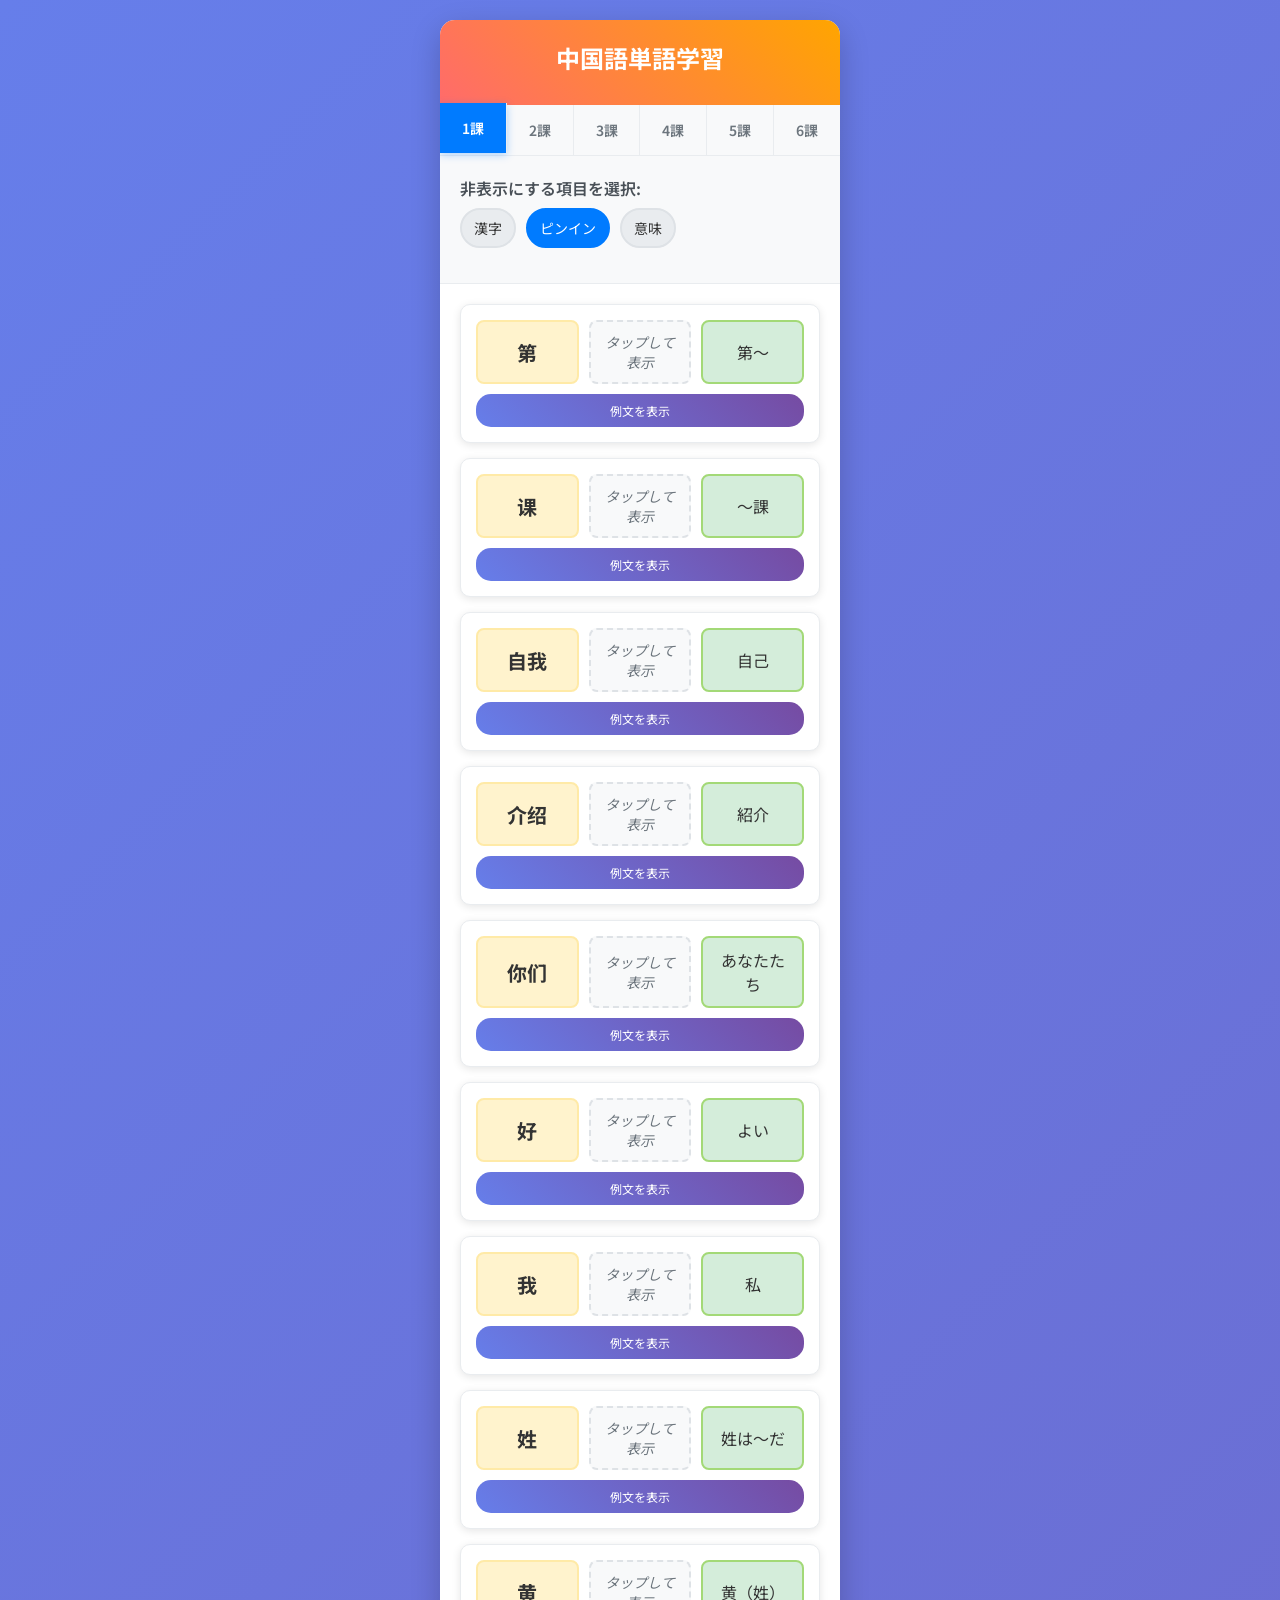
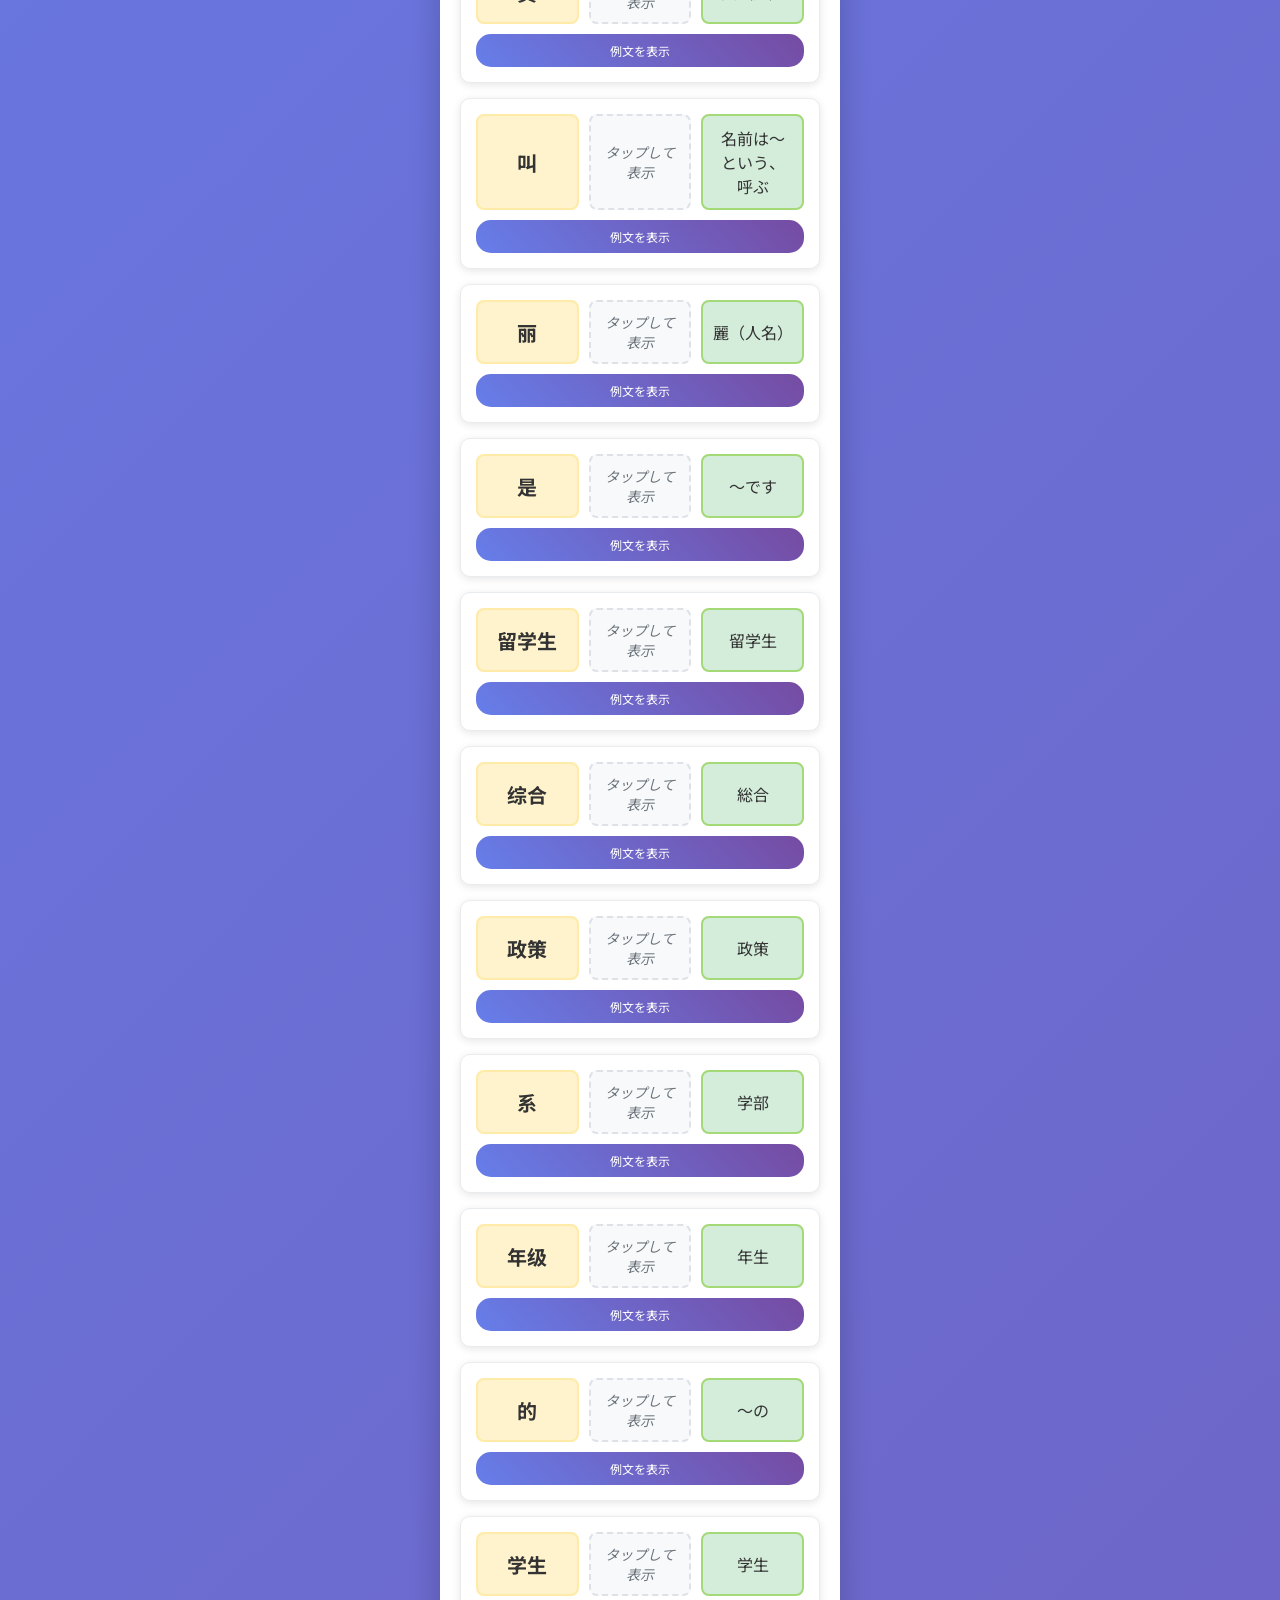
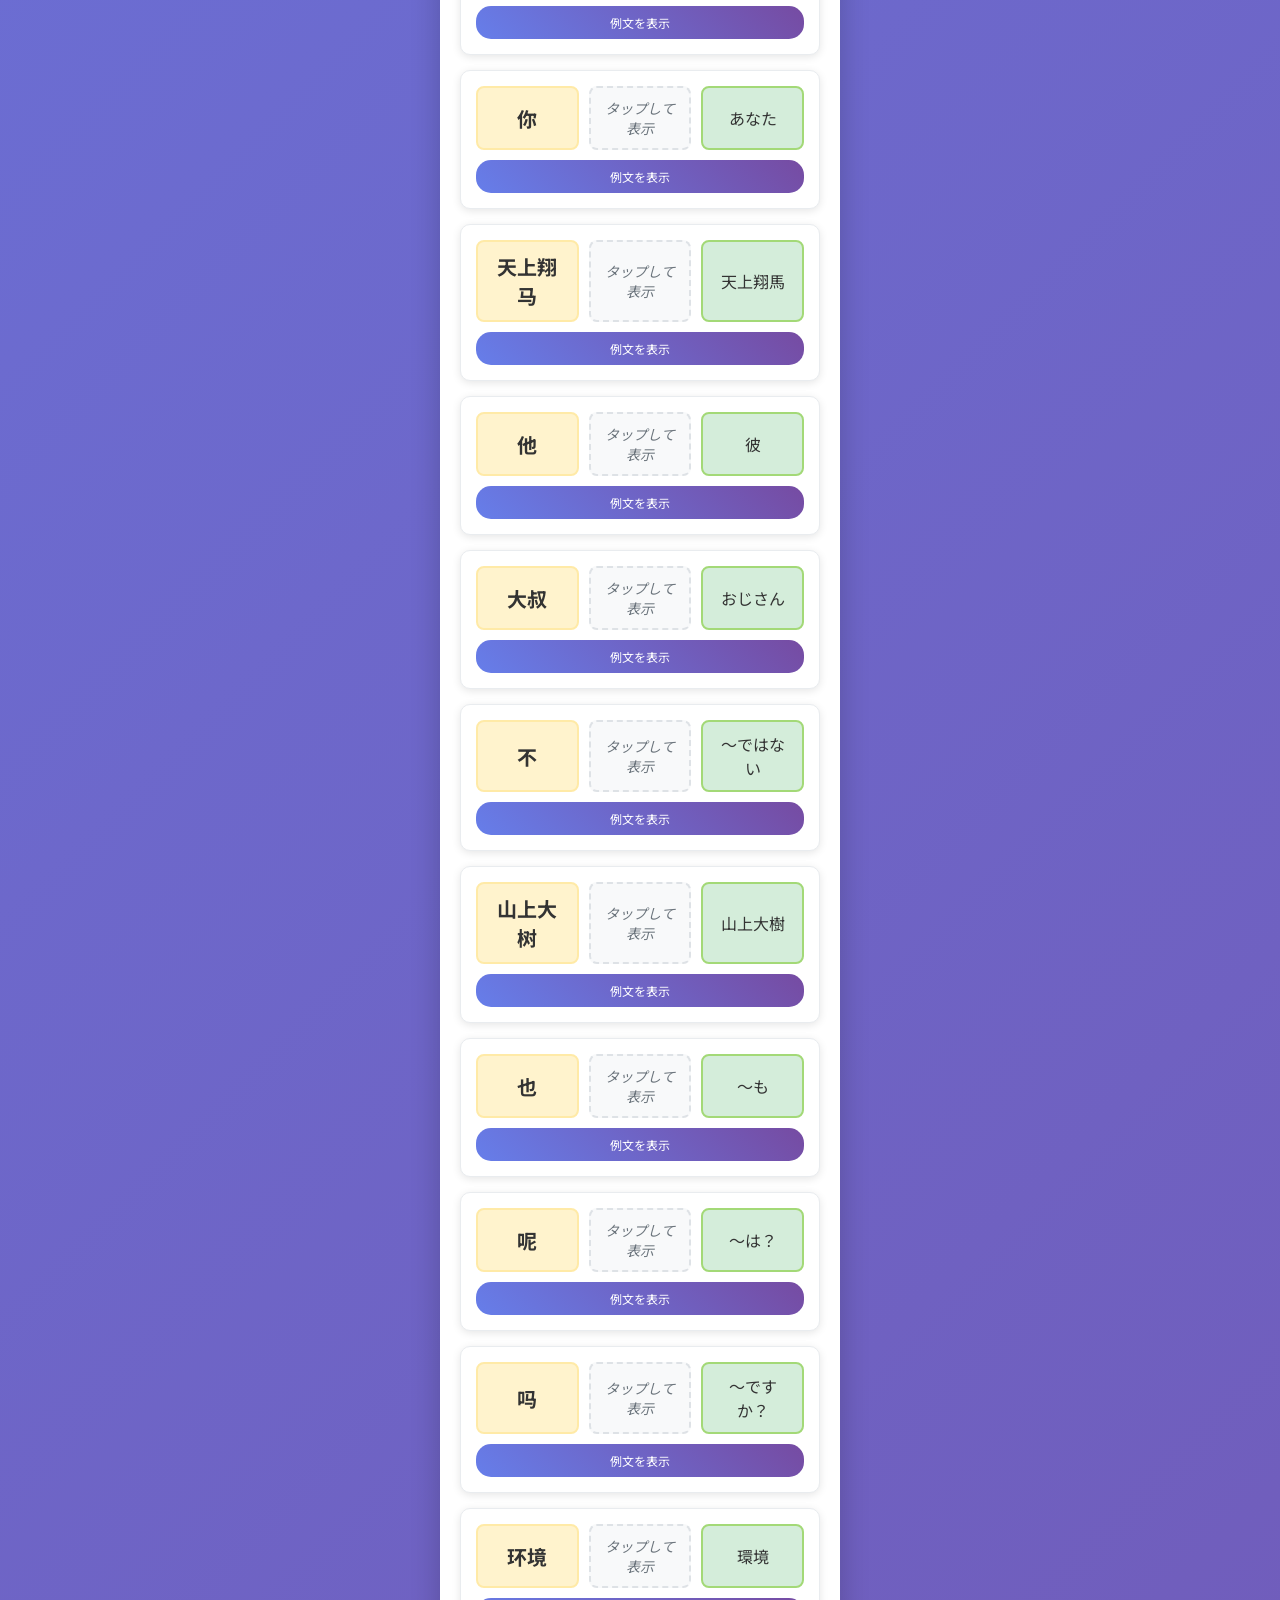
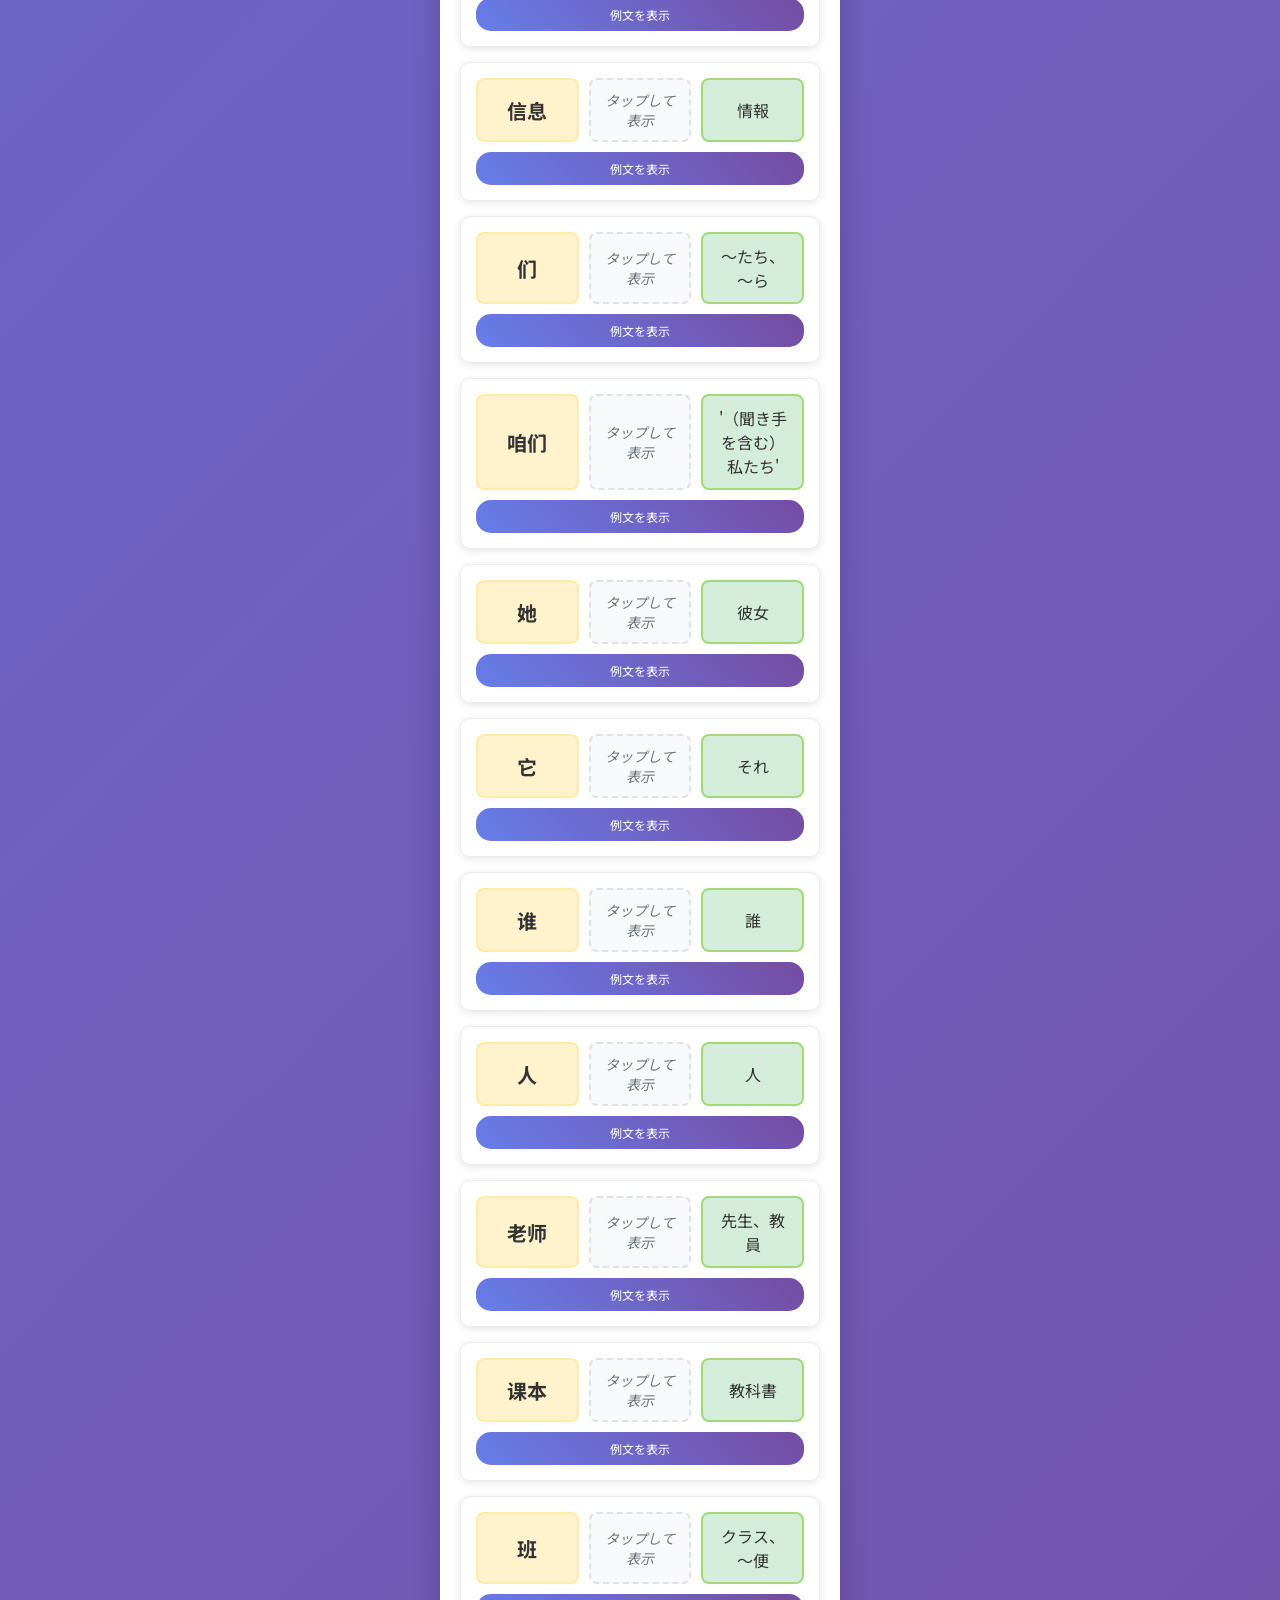
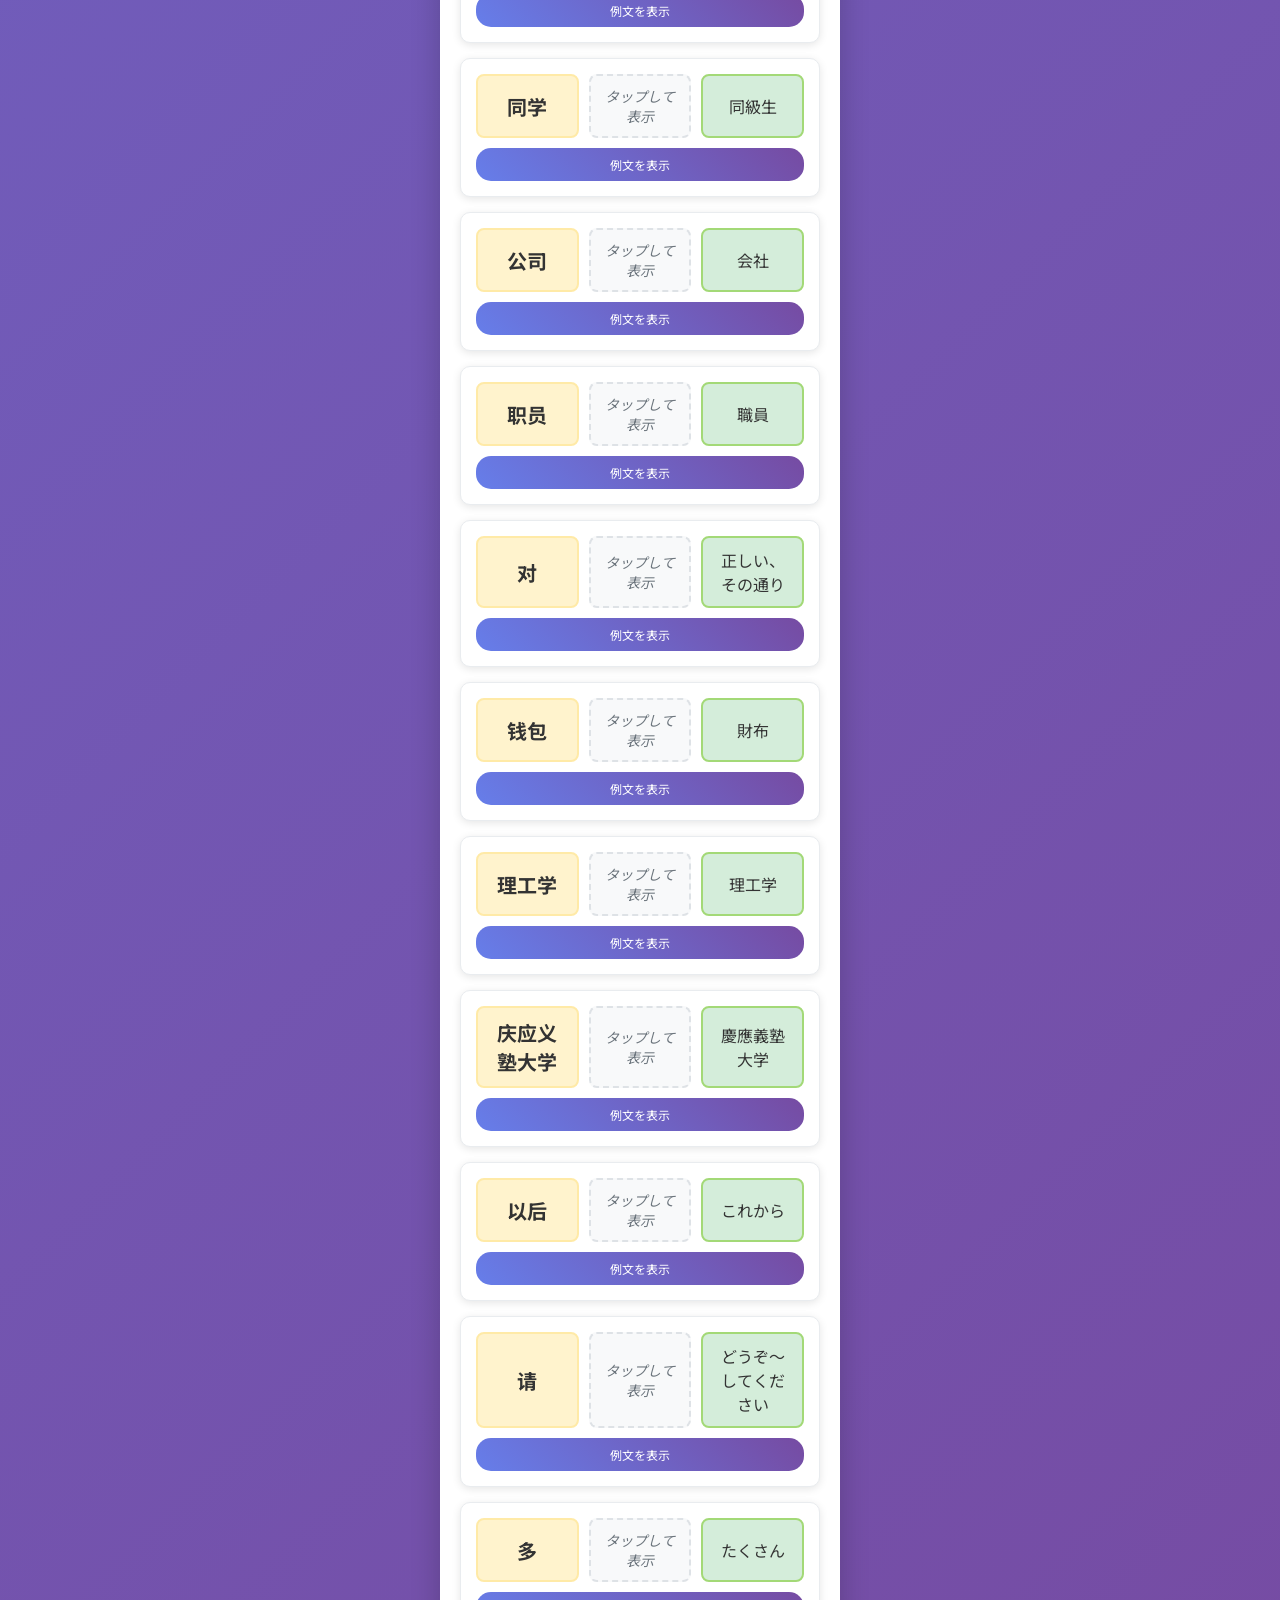
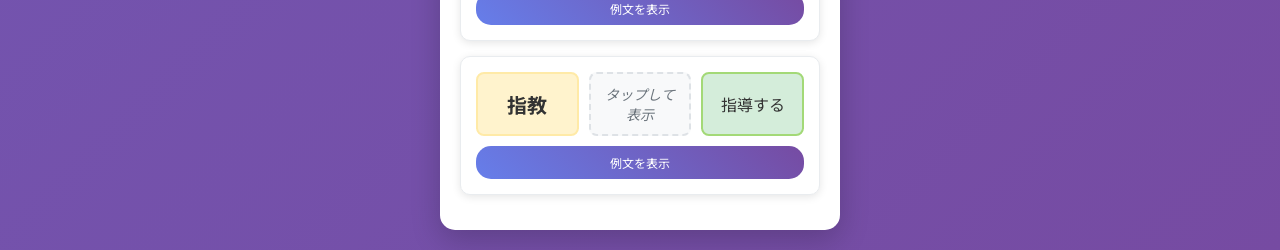
==== commit f7cfc312: "Update index.html" ====
--- a/vocab2/index.html
+++ b/vocab2/index.html
@@ -186,6 +186,8 @@
             background: #f8f9fa;
             border: 2px dashed #dee2e6;
             color: #6c757d;
+            font-size: 14px;
+            font-weight: normal;
         }
 
         .word-field.hidden:hover {
@@ -270,7 +272,6 @@
     <div class="container">
         <div class="header">
             <h1>中国語単語学習</h1>
-            <p>タップして単語を覚えよう！</p>
         </div>
 
         <div class="lesson-tabs">
